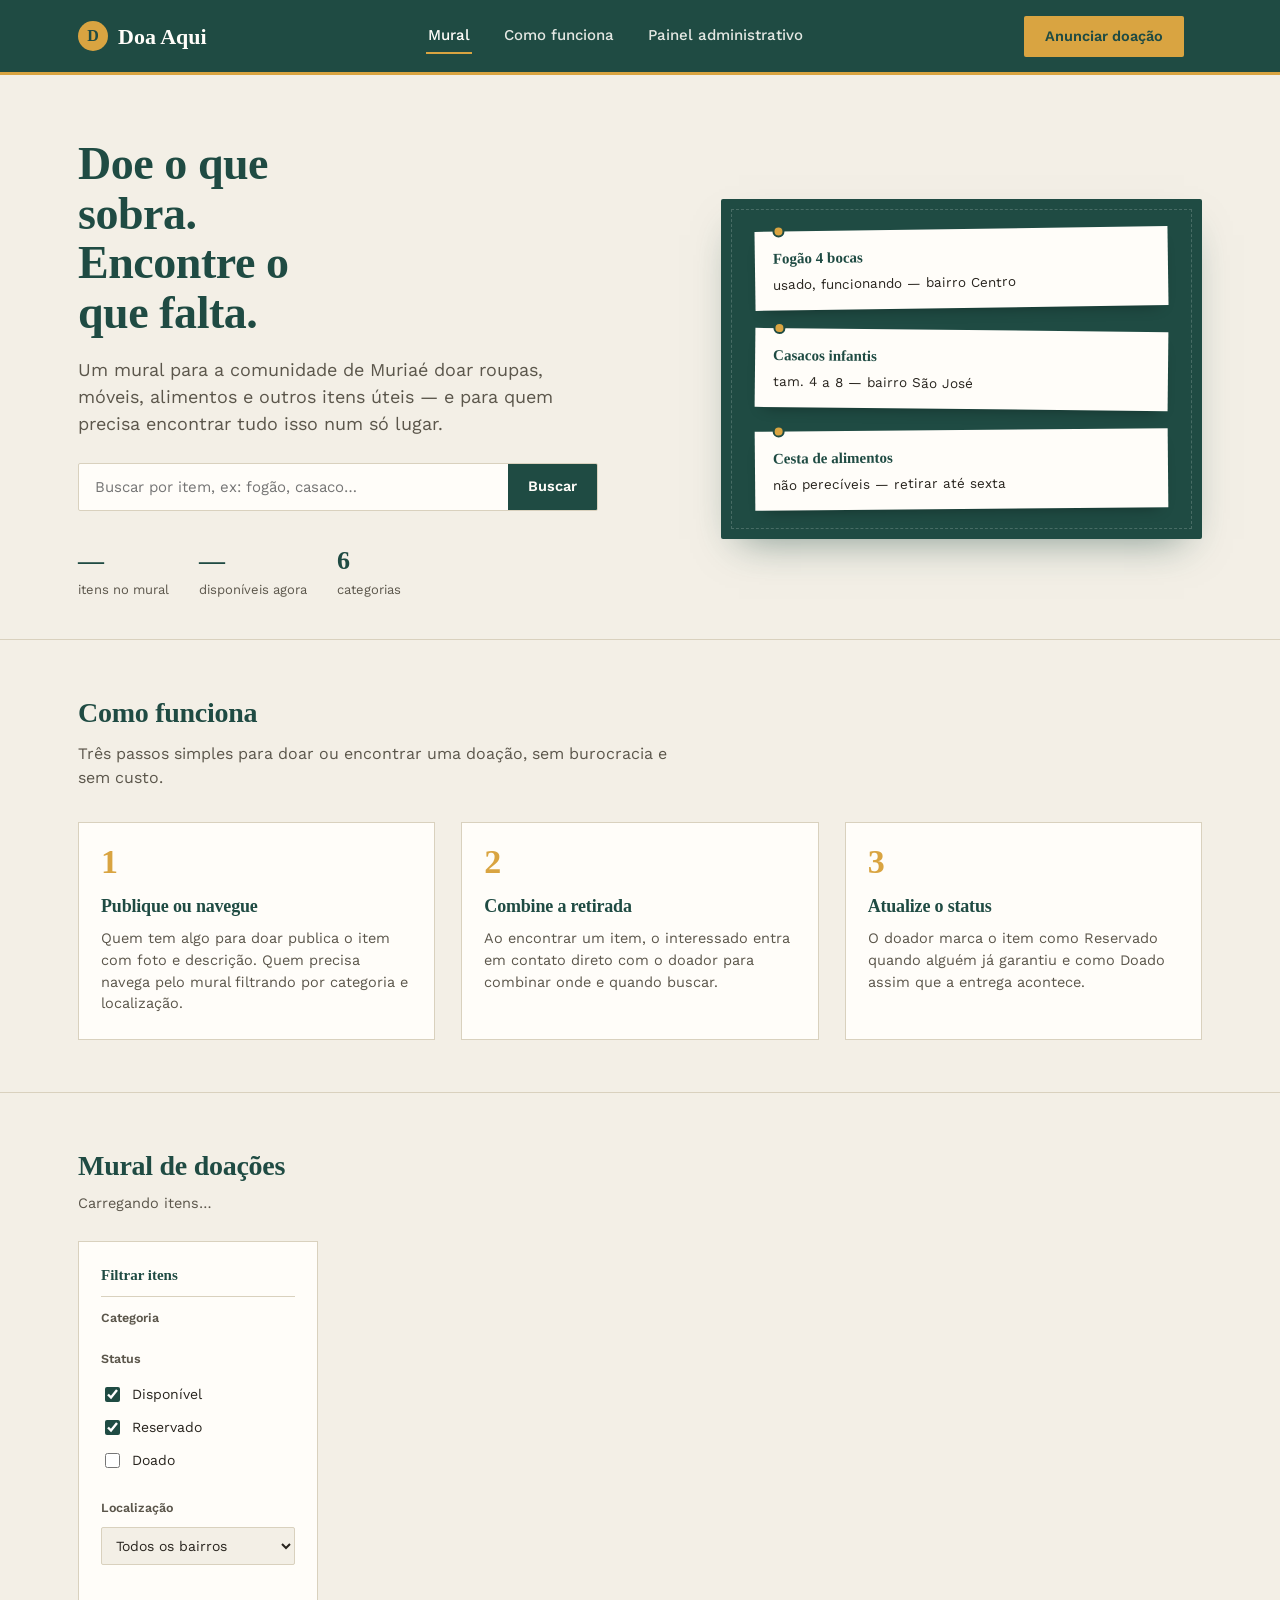
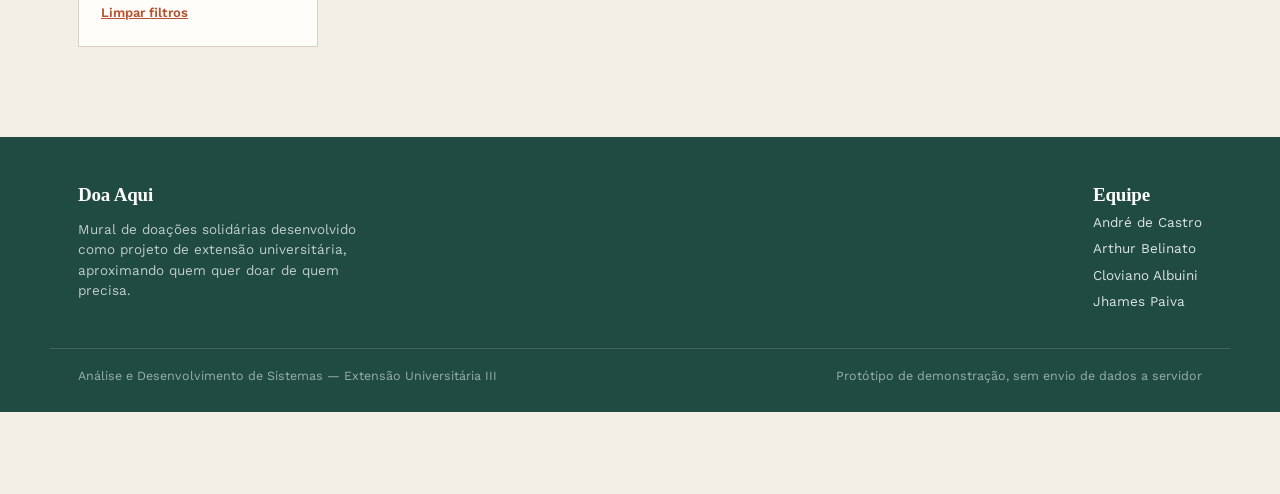
==== doa-aqui/admin.html @ b6e9035e "first commit" ====
<!DOCTYPE html>
<html lang="pt-BR">
<head>
<meta charset="UTF-8">
<meta name="viewport" content="width=device-width, initial-scale=1.0">
<title>Painel administrativo — Doa Aqui</title>
<link rel="preconnect" href="https://fonts.googleapis.com">
<link href="https://fonts.googleapis.com/css2?family=Fraunces:opsz,wght@9..144,500;9..144,600;9..144,700&family=Work+Sans:wght@400;500;600;700&display=swap" rel="stylesheet">
<link rel="stylesheet" href="css/base.css">
<link rel="stylesheet" href="css/cabecalho.css">
<link rel="stylesheet" href="css/modal.css">
<link rel="stylesheet" href="css/toast.css">
<link rel="stylesheet" href="css/admin.css">
<link rel="stylesheet" href="css/rodape.css">
<link rel="stylesheet" href="css/responsivo.css">
</head>
<body data-pagina="admin">

<header class="site">
  <div class="wrap">
    <a href="index.html" class="logo"><span class="mark">D</span>Doa Aqui</a>
    <nav class="main">
      <a href="index.html">Mural</a>
      <a href="index.html#como-funciona">Como funciona</a>
      <a href="admin.html" class="active" id="nav-admin">Painel administrativo</a>
    </nav>
    <div class="header-actions">
      <button class="btn btn-gold" id="btn-open-form">Anunciar doação</button>
      <div class="auth-area" id="auth-area"></div>
    </div>
  </div>
</header>

<section class="admin-section">
  <div class="wrap">
    <div class="admin-head">
      <h2>Painel administrativo</h2>
      <p>Modere anúncios, acompanhe o status dos itens e veja o impacto do mural.</p>
    </div>
    <div class="admin-stats">
      <div class="admin-stat"><b id="a-stat-pend">—</b><span>aguardando aprovação</span></div>
      <div class="admin-stat"><b id="a-stat-disp">—</b><span>disponíveis</span></div>
      <div class="admin-stat"><b id="a-stat-doado">—</b><span>itens já doados</span></div>
      <div class="admin-stat"><b id="a-stat-total">—</b><span>total publicado</span></div>
    </div>

    <div class="admin-panel">
      <div class="admin-panel-head">
        <h3>Aguardando moderação</h3>
        <span class="count-badge" id="pending-count">0</span>
      </div>
      <table class="admin-table" id="pending-table">
        <thead><tr><th>Item</th><th>Categoria</th><th>Local</th><th>Ações</th></tr></thead>
        <tbody></tbody>
      </table>
    </div>

    <div class="admin-panel">
      <div class="admin-panel-head"><h3>Itens publicados</h3></div>
      <table class="admin-table" id="published-table">
        <thead><tr><th>Item</th><th>Categoria</th><th>Local</th><th>Status</th><th>Ações</th></tr></thead>
        <tbody></tbody>
      </table>
    </div>

    <div class="admin-panel">
      <div class="admin-panel-head"><h3>Categorias mais doadas</h3></div>
      <div class="admin-metric-list" id="top-categories"></div>
    </div>

    <div class="admin-panel">
      <div class="admin-panel-head"><h3>Últimas ações de moderação</h3></div>
      <table class="admin-table" id="log-table">
        <thead><tr><th>Ação</th><th>Item</th><th>Observação</th><th>Data</th></tr></thead>
        <tbody></tbody>
      </table>
    </div>
  </div>
</section>

<footer>
  <div class="wrap footer-grid">
    <div>
      <h3>Doa Aqui</h3>
      <p>Mural de doações solidárias desenvolvido como projeto de extensão universitária, aproximando quem quer doar de quem precisa.</p>
    </div>
    <div>
      <h3>Equipe</h3>
      <ul class="team-list">
        <li>André de Castro</li>
        <li>Arthur Belinato</li>
        <li>Cloviano Albuini</li>
        <li>Jhames Paiva</li>
      </ul>
    </div>
  </div>
  <div class="wrap foot-bottom">
    <span>Análise e Desenvolvimento de Sistemas — Extensão Universitária III</span>
    <span>Protótipo de demonstração, sem envio de dados a servidor</span>
  </div>
</footer>

<div class="overlay" id="form-overlay">
  <div class="modal">
    <div class="modal-head">
      <h3>Anunciar uma doação</h3>
      <button class="modal-close" data-close>&times;</button>
    </div>
    <div class="modal-body">
      <form id="new-item-form">
        <div class="field">
          <label for="f-title">Nome do item</label>
          <input type="text" id="f-title" placeholder="Ex: Guarda-roupa 3 portas" required>
        </div>
        <div class="field-row">
          <div class="field">
            <label for="f-category">Categoria</label>
            <select id="f-category" required>
              <option value="">Selecione</option>
            </select>
          </div>
          <div class="field">
            <label for="f-location">Bairro</label>
            <select id="f-location" required>
              <option value="">Selecione</option>
            </select>
          </div>
        </div>
        <div class="field">
          <label for="f-desc">Descrição</label>
          <textarea id="f-desc" placeholder="Conte o estado do item e detalhes que ajudam quem for buscar" required></textarea>
        </div>
        <div class="field">
          <label for="f-foto">Foto do item — opcional</label>
          <label class="upload-box" for="f-foto">
            <b>Arraste uma foto ou clique para escolher</b>
            <span id="f-foto-hint">JPG, PNG ou WEBP, até 5MB</span>
          </label>
          <input type="file" id="f-foto" accept="image/jpeg,image/png,image/webp" style="display:none;">
        </div>
        <div class="field">
          <label for="f-contact">Contato (WhatsApp) — opcional</label>
          <input type="text" id="f-contact" placeholder="Deixe em branco para usar o telefone do seu cadastro">
        </div>
        <p class="hint">Seu anúncio entra na fila de moderação e aparece no mural após aprovação.</p>
        <div class="modal-actions" style="margin-top:18px;">
          <button type="submit" class="btn btn-forest">Publicar doação</button>
          <button type="button" class="btn btn-ghost" data-close>Cancelar</button>
        </div>
      </form>
    </div>
  </div>
</div>

<div class="overlay" id="edit-overlay">
  <div class="modal">
    <div class="modal-head">
      <h3>Editar item</h3>
      <button class="modal-close" data-close>&times;</button>
    </div>
    <div class="modal-body">
      <form id="edit-item-form">
        <input type="hidden" id="e-id">
        <div class="field">
          <label for="e-title">Nome do item</label>
          <input type="text" id="e-title" required>
        </div>
        <div class="field-row">
          <div class="field">
            <label for="e-category">Categoria</label>
            <select id="e-category" required>
            </select>
          </div>
          <div class="field">
            <label for="e-location">Bairro</label>
            <select id="e-location" required>
            </select>
          </div>
        </div>
        <div class="field">
          <label for="e-desc">Descrição</label>
          <textarea id="e-desc" required></textarea>
        </div>
        <div class="field">
          <label for="e-contact">Contato (WhatsApp)</label>
          <input type="text" id="e-contact" required>
        </div>
        <div class="field">
          <label for="e-foto">Trocar foto — opcional</label>
          <label class="upload-box" for="e-foto">
            <b>Clique para escolher uma nova foto</b>
            <span id="e-foto-hint">Deixe em branco pra manter a foto atual</span>
          </label>
          <input type="file" id="e-foto" accept="image/jpeg,image/png,image/webp" style="display:none;">
        </div>
        <div class="modal-actions" style="margin-top:18px;">
          <button type="submit" class="btn btn-forest">Salvar alterações</button>
          <button type="button" class="btn btn-ghost" data-close>Cancelar</button>
        </div>
      </form>
    </div>
  </div>
</div>

<div class="overlay" id="reject-overlay">
  <div class="modal">
    <div class="modal-head">
      <h3>Rejeitar anúncio</h3>
      <button class="modal-close" data-close>&times;</button>
    </div>
    <div class="modal-body">
      <form id="reject-form">
        <input type="hidden" id="r-id">
        <div class="field">
          <label for="r-obs">Motivo (opcional)</label>
          <textarea id="r-obs" placeholder="Ex: foto não corresponde ao item, descrição incompleta…"></textarea>
        </div>
        <div class="modal-actions" style="margin-top:18px;">
          <button type="submit" class="btn btn-brick">Confirmar rejeição</button>
          <button type="button" class="btn btn-ghost" data-close>Cancelar</button>
        </div>
      </form>
    </div>
  </div>
</div>

<div class="overlay" id="history-overlay">
  <div class="modal">
    <div class="modal-head">
      <h3>Histórico de status</h3>
      <button class="modal-close" data-close>&times;</button>
    </div>
    <div class="modal-body" id="history-body"></div>
  </div>
</div>

<div class="toast" id="toast"><span class="dot"></span><span id="toast-text"></span></div>

<script src="js/dados.js"></script>
<script src="js/api.js"></script>
<script src="js/utilitarios.js"></script>
<script src="js/modais.js"></script>
<script src="js/auth.js"></script>
<script src="js/formulario.js"></script>
<script src="js/admin.js"></script>
<script src="js/init-admin.js"></script>
</body>
</html>
---- doa-aqui/css/base.css ----
:root{
    --forest:#1F4B43;
    --forest-light:#2F6259;
    --forest-pale:#E4ECE9;
    --gold:#D9A441;
    --gold-pale:#F6E8CB;
    --brick:#B6522F;
    --brick-pale:#F3E1D6;
    --gray:#8C8577;
    --gray-pale:#EAE6DD;
    --paper:#F3EFE6;
    --paper-alt:#EAE3D3;
    --ink:#28241E;
    --ink-soft:#5B564B;
    --line:#D9D1BE;
    --white:#FFFDF9;
    --radius:2px;
  }
  *{box-sizing:border-box;}
  html{scroll-behavior:smooth;}
  body{
    margin:0;
    background:var(--paper);
    color:var(--ink);
    font-family:'Work Sans',sans-serif;
    font-size:16px;
    line-height:1.5;
  }
  h1,h2,h3,.display{
    font-family:'Fraunces',serif;
    font-weight:600;
    color:var(--forest);
    margin:0;
    letter-spacing:-0.01em;
  }
  a{color:inherit;}
  button{font-family:inherit;cursor:pointer;}
  img{display:block;max-width:100%;}
  .wrap{max-width:1180px;margin:0 auto;padding:0 28px;}
  :focus-visible{outline:3px solid var(--gold);outline-offset:2px;}

  .btn{
    display:inline-flex;align-items:center;gap:8px;
    padding:11px 20px;border-radius:var(--radius);
    font-weight:600;font-size:14.5px;border:1.5px solid transparent;
    text-decoration:none;transition:transform .12s ease;
  }
  .btn:active{transform:translateY(1px);}
  .btn-gold{background:var(--gold);color:var(--forest);}
  .btn-gold:hover{background:#E4B25C;}
  .btn-outline{background:transparent;color:var(--white);border-color:rgba(255,255,255,.5);}
  .btn-outline:hover{border-color:var(--white);}
  .btn-forest{background:var(--forest);color:var(--white);}
  .btn-forest:hover{background:var(--forest-light);}
  .btn-ghost{background:transparent;color:var(--forest);border-color:var(--line);}
  .btn-ghost:hover{border-color:var(--forest);}
  .btn-brick{background:var(--brick);color:var(--white);}
  .btn-brick:hover{background:#9c4527;}
  .btn-sm{padding:8px 14px;font-size:13.5px;}
---- doa-aqui/css/cabecalho.css ----
header.site{
    background:var(--forest);
    color:var(--white);
    position:sticky;top:0;z-index:40;
    border-bottom:3px solid var(--gold);
  }
  header.site .wrap{
    display:flex;align-items:center;justify-content:space-between;
    height:72px;
  }
  .logo{
    display:flex;align-items:center;gap:10px;
    font-family:'Fraunces',serif;font-weight:700;font-size:22px;color:var(--white);
    text-decoration:none;
  }
  .logo .mark{
    width:30px;height:30px;border-radius:50%;
    background:var(--gold);
    display:flex;align-items:center;justify-content:center;
    color:var(--forest);font-weight:700;font-size:16px;
  }
  nav.main{display:flex;align-items:center;gap:30px;}
  nav.main a{
    color:var(--white);text-decoration:none;font-size:15px;font-weight:500;
    opacity:.88;padding:6px 2px;border-bottom:2px solid transparent;
  }
  nav.main a:hover{opacity:1;border-color:var(--gold);}
  nav.main a.active{opacity:1;border-color:var(--gold);}

  .header-actions{display:flex;align-items:center;gap:18px;}

  .auth-links{display:flex;align-items:center;gap:16px;}
  .auth-links a{color:var(--white);text-decoration:none;font-size:14px;font-weight:600;opacity:.9;}
  .auth-links a:hover{opacity:1;text-decoration:underline;}

  .auth-user{display:flex;align-items:center;gap:12px;}
  .user-chip{
    display:flex;align-items:center;gap:8px;background:rgba(255,255,255,.14);
    padding:6px 12px 6px 6px;border-radius:20px;font-size:13.5px;font-weight:600;color:var(--white);
  }
  .user-chip .avatar{
    width:24px;height:24px;border-radius:50%;background:var(--gold);color:var(--forest);
    display:flex;align-items:center;justify-content:center;font-weight:700;font-size:12.5px;flex-shrink:0;
  }
  .link-btn{background:none;border:none;color:var(--white);opacity:.85;font-size:13px;text-decoration:underline;padding:0;}
  .link-btn:hover{opacity:1;}
---- doa-aqui/css/modal.css ----
.overlay{
    position:fixed;inset:0;background:rgba(20,18,14,.55);display:none;
    align-items:flex-start;justify-content:center;z-index:100;padding:40px 20px;overflow-y:auto;
  }
  .overlay.open{display:flex;}
  .modal{
    background:var(--white);max-width:600px;width:100%;margin-top:20px;
    box-shadow:0 30px 60px -20px rgba(0,0,0,.4);
  }
  .modal-head{
    display:flex;justify-content:space-between;align-items:center;padding:18px 22px;
    border-bottom:1px solid var(--line);
  }
  .modal-head h3{font-size:19px;}
  .modal-close{
    background:none;border:none;font-size:22px;line-height:1;color:var(--ink-soft);padding:4px;
  }
  .modal-close:hover{color:var(--brick);}
  .modal-body{padding:22px;}
  .detail-photo{height:230px;background:var(--paper-alt);margin-bottom:18px;overflow:hidden;}
  .detail-photo img{width:100%;height:100%;object-fit:cover;filter:saturate(.92) sepia(.06);}
  .detail-tags{display:flex;gap:8px;margin-bottom:12px;flex-wrap:wrap;}
  .pill{font-size:12px;font-weight:600;padding:5px 11px;border-radius:20px;}
  .pill-cat{background:var(--forest-pale);color:var(--forest);}
  .pill-status-disponivel{background:var(--forest);color:var(--white);}
  .pill-status-reservado{background:var(--gold-pale);color:#8a6113;}
  .pill-status-doado{background:var(--gray-pale);color:var(--gray);}
  .detail-desc{font-size:14.5px;color:var(--ink);line-height:1.6;margin-bottom:16px;}
  .detail-meta{
    display:grid;grid-template-columns:1fr 1fr;gap:12px;font-size:13.5px;color:var(--ink-soft);
    background:var(--paper);padding:14px;margin-bottom:18px;border:1px solid var(--line);
  }
  .detail-meta b{display:block;color:var(--ink);font-size:14px;}
  .modal-actions{display:flex;gap:10px;}

  .field{margin-bottom:16px;}
  .field label{display:block;font-size:13px;font-weight:600;color:var(--ink);margin-bottom:6px;}
  .field input[type=text],.field textarea,.field select{
    width:100%;padding:11px 12px;border:1px solid var(--line);background:var(--paper);
    font-family:inherit;font-size:14.5px;color:var(--ink);border-radius:var(--radius);
  }
  .field textarea{resize:vertical;min-height:80px;}
  .field-row{display:grid;grid-template-columns:1fr 1fr;gap:14px;}
  .upload-box{
    display:block;cursor:pointer;
    border:1.5px dashed var(--line);padding:22px;text-align:center;color:var(--ink-soft);
    font-size:13.5px;background:var(--paper);
  }
  .upload-box:hover{border-color:var(--forest);}
  .upload-box b{display:block;color:var(--forest);margin-bottom:4px;font-size:14px;}
  .detail-photo{width:100%;height:220px;object-fit:cover;border:1px solid var(--line);margin-bottom:16px;filter:saturate(.92) sepia(.06);}
  .hint{font-size:12.5px;color:var(--ink-soft);margin-top:5px;}
---- doa-aqui/css/toast.css ----
.toast{
    position:fixed;bottom:24px;left:50%;transform:translateX(-50%) translateY(20px);
    background:var(--forest);color:var(--white);padding:14px 22px;font-size:14px;font-weight:500;
    box-shadow:0 12px 30px -10px rgba(0,0,0,.4);opacity:0;transition:all .25s ease;z-index:200;
    display:flex;align-items:center;gap:10px;
  }
  .toast.show{opacity:1;transform:translateX(-50%) translateY(0);}
  .toast .dot{width:8px;height:8px;border-radius:50%;background:var(--gold);flex-shrink:0;}
---- doa-aqui/css/admin.css ----
.admin-section{padding:44px 0 70px;}
  .admin-head{margin-bottom:26px;}
  .admin-head h2{font-size:26px;}
  .admin-head p{color:var(--ink-soft);margin:6px 0 0;}
  .admin-stats{display:grid;grid-template-columns:repeat(4,1fr);gap:16px;margin-bottom:34px;}
  .admin-stat{background:var(--white);border:1px solid var(--line);padding:18px 20px;}
  .admin-stat b{display:block;font-family:'Fraunces',serif;font-size:28px;color:var(--forest);}
  .admin-stat span{font-size:12.5px;color:var(--ink-soft);}
  .admin-panel{background:var(--white);border:1px solid var(--line);margin-bottom:26px;}
  .admin-panel-head{
    padding:16px 20px;border-bottom:1px solid var(--line);display:flex;justify-content:space-between;align-items:center;
  }
  .admin-panel-head h3{font-size:16.5px;}
  .count-badge{background:var(--brick-pale);color:var(--brick);font-size:12px;font-weight:700;padding:3px 10px;border-radius:20px;}
  table.admin-table{width:100%;border-collapse:collapse;}
  table.admin-table th{
    text-align:left;font-size:11.5px;text-transform:uppercase;letter-spacing:.03em;color:var(--ink-soft);
    padding:12px 20px;border-bottom:1px solid var(--line);font-weight:600;
  }
  table.admin-table td{padding:13px 20px;border-bottom:1px solid var(--line);font-size:14px;vertical-align:middle;}
  table.admin-table tr:last-child td{border-bottom:none;}
  .row-item{display:flex;align-items:center;gap:12px;}
  .row-thumb{width:42px;height:42px;background:var(--paper-alt);flex-shrink:0;overflow:hidden;}
  .row-thumb img{width:100%;height:100%;object-fit:cover;}
  .row-actions{display:flex;gap:8px;}
  .icon-btn{
    border:1px solid var(--line);background:var(--white);padding:6px 12px;font-size:12.5px;font-weight:600;
  }
  .icon-btn.approve{color:var(--forest);border-color:var(--forest);}
  .icon-btn.approve:hover{background:var(--forest);color:var(--white);}
  .icon-btn.reject{color:var(--brick);border-color:var(--brick);}
  .icon-btn.reject:hover{background:var(--brick);color:var(--white);}
  select.status-select{
    border:1px solid var(--line);padding:6px 8px;font-family:inherit;font-size:13px;background:var(--paper);
  }
  .empty-admin{padding:30px 20px;color:var(--ink-soft);font-size:14px;text-align:center;}

  .icon-btn.edit{color:var(--gray);border-color:var(--gray);}
  .icon-btn.edit:hover{background:var(--gray);color:var(--white);}
  .icon-btn.remove{color:var(--brick);border-color:var(--brick);}
  .icon-btn.remove:hover{background:var(--brick);color:var(--white);}
  .icon-btn.history{color:var(--forest);border-color:var(--line);}
  .icon-btn.history:hover{border-color:var(--forest);}

  .admin-metric-list{padding:18px 20px;display:flex;flex-direction:column;gap:10px;}
  .metric-row{display:flex;align-items:center;gap:12px;}
  .metric-row .metric-label{width:140px;flex-shrink:0;font-size:13.5px;color:var(--ink);}
  .metric-row .metric-bar-track{flex:1;height:10px;background:var(--paper-alt);border-radius:20px;overflow:hidden;}
  .metric-row .metric-bar-fill{height:100%;background:var(--forest);border-radius:20px;}
  .metric-row .metric-count{width:26px;text-align:right;font-weight:700;color:var(--forest);font-size:13.5px;}

  .acao-badge{font-size:11px;font-weight:700;padding:3px 9px;border-radius:20px;white-space:nowrap;}
  .acao-badge.Aprovado{background:var(--forest-pale);color:var(--forest);}
  .acao-badge.Rejeitado{background:var(--brick-pale);color:var(--brick);}
  .acao-badge.Editado{background:var(--gold-pale);color:#8a6113;}
  .acao-badge.Removido{background:var(--gray-pale);color:var(--gray);}

  .history-list{list-style:none;margin:0;padding:0;display:flex;flex-direction:column;gap:10px;}
  .history-list li{padding:10px 12px;background:var(--paper);border:1px solid var(--line);font-size:13.5px;display:flex;justify-content:space-between;gap:10px;}

  .mine-subtitle{font-size:12.5px;font-weight:700;color:var(--forest);text-transform:uppercase;letter-spacing:.04em;margin:22px 0 10px;}
  .mine-subtitle:first-child{margin-top:0;}
---- doa-aqui/css/rodape.css ----
footer{background:var(--forest);color:var(--white);padding:44px 0 26px;margin-top:20px;}
  .footer-grid{display:flex;justify-content:space-between;gap:30px;flex-wrap:wrap;}
  footer h3{color:var(--white);font-size:19px;}
  footer p{color:rgba(255,255,255,.72);font-size:13.5px;max-width:36ch;margin:10px 0 0;}
  .team-list{list-style:none;margin:0;padding:0;font-size:13.5px;color:rgba(255,255,255,.85);}
  .team-list li{padding:3px 0;}
  .foot-bottom{
    margin-top:34px;padding-top:18px;border-top:1px solid rgba(255,255,255,.15);
    font-size:12.5px;color:rgba(255,255,255,.55);display:flex;justify-content:space-between;flex-wrap:wrap;gap:8px;
  }
---- doa-aqui/css/responsivo.css ----
@media (max-width:920px){
    .hero-grid{grid-template-columns:1fr;}
    .steps{grid-template-columns:1fr;}
    .mural-layout{grid-template-columns:1fr;}
    .filters{position:static;}
    .grid{grid-template-columns:repeat(2,1fr);}
    .admin-stats{grid-template-columns:repeat(2,1fr);}
    nav.main{display:none;}
  }
  @media (max-width:600px){
    .hero h1{font-size:34px;}
    .grid{grid-template-columns:1fr;}
    .field-row{grid-template-columns:1fr;}
    .admin-stats{grid-template-columns:1fr 1fr;}
    table.admin-table{font-size:12px;}
    table.admin-table th:nth-child(3),table.admin-table td:nth-child(3){display:none;}
  }
  @media (prefers-reduced-motion:reduce){
    html{scroll-behavior:auto;}
    *{transition:none !important;}
  }
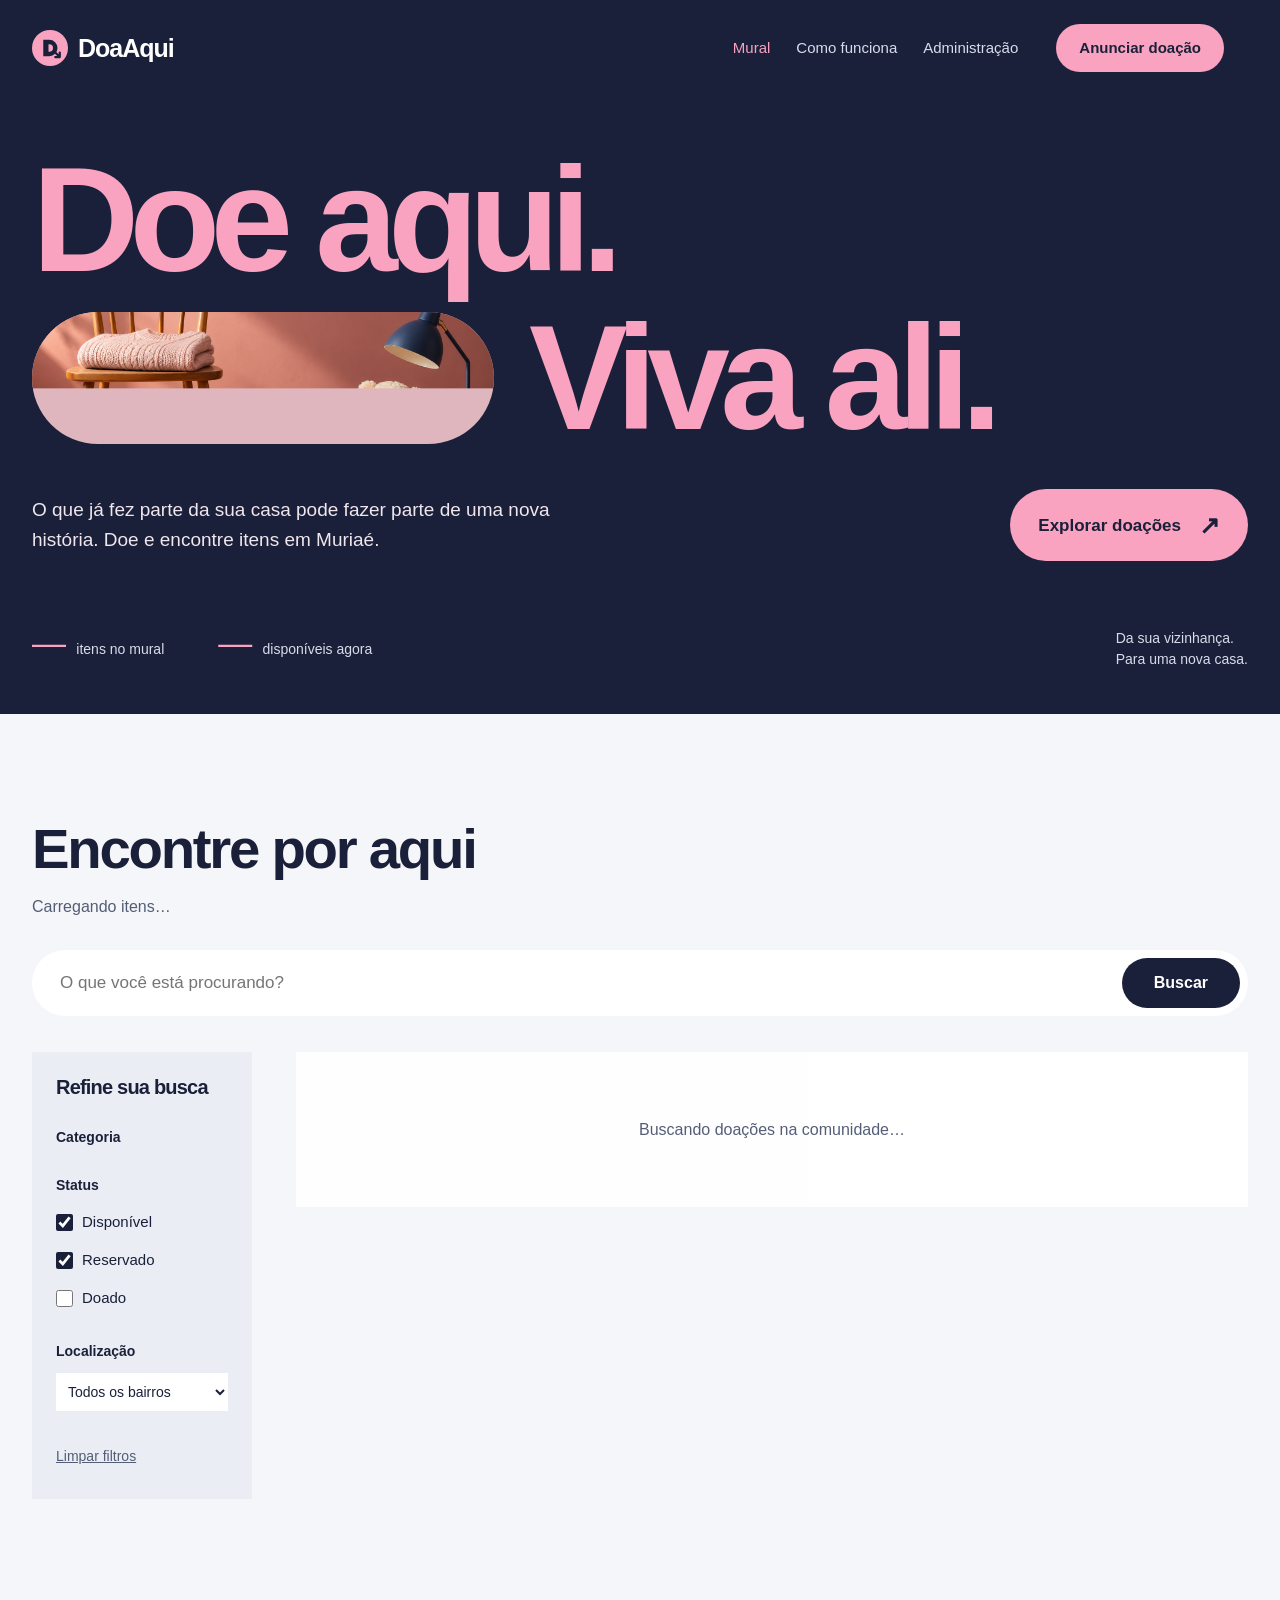
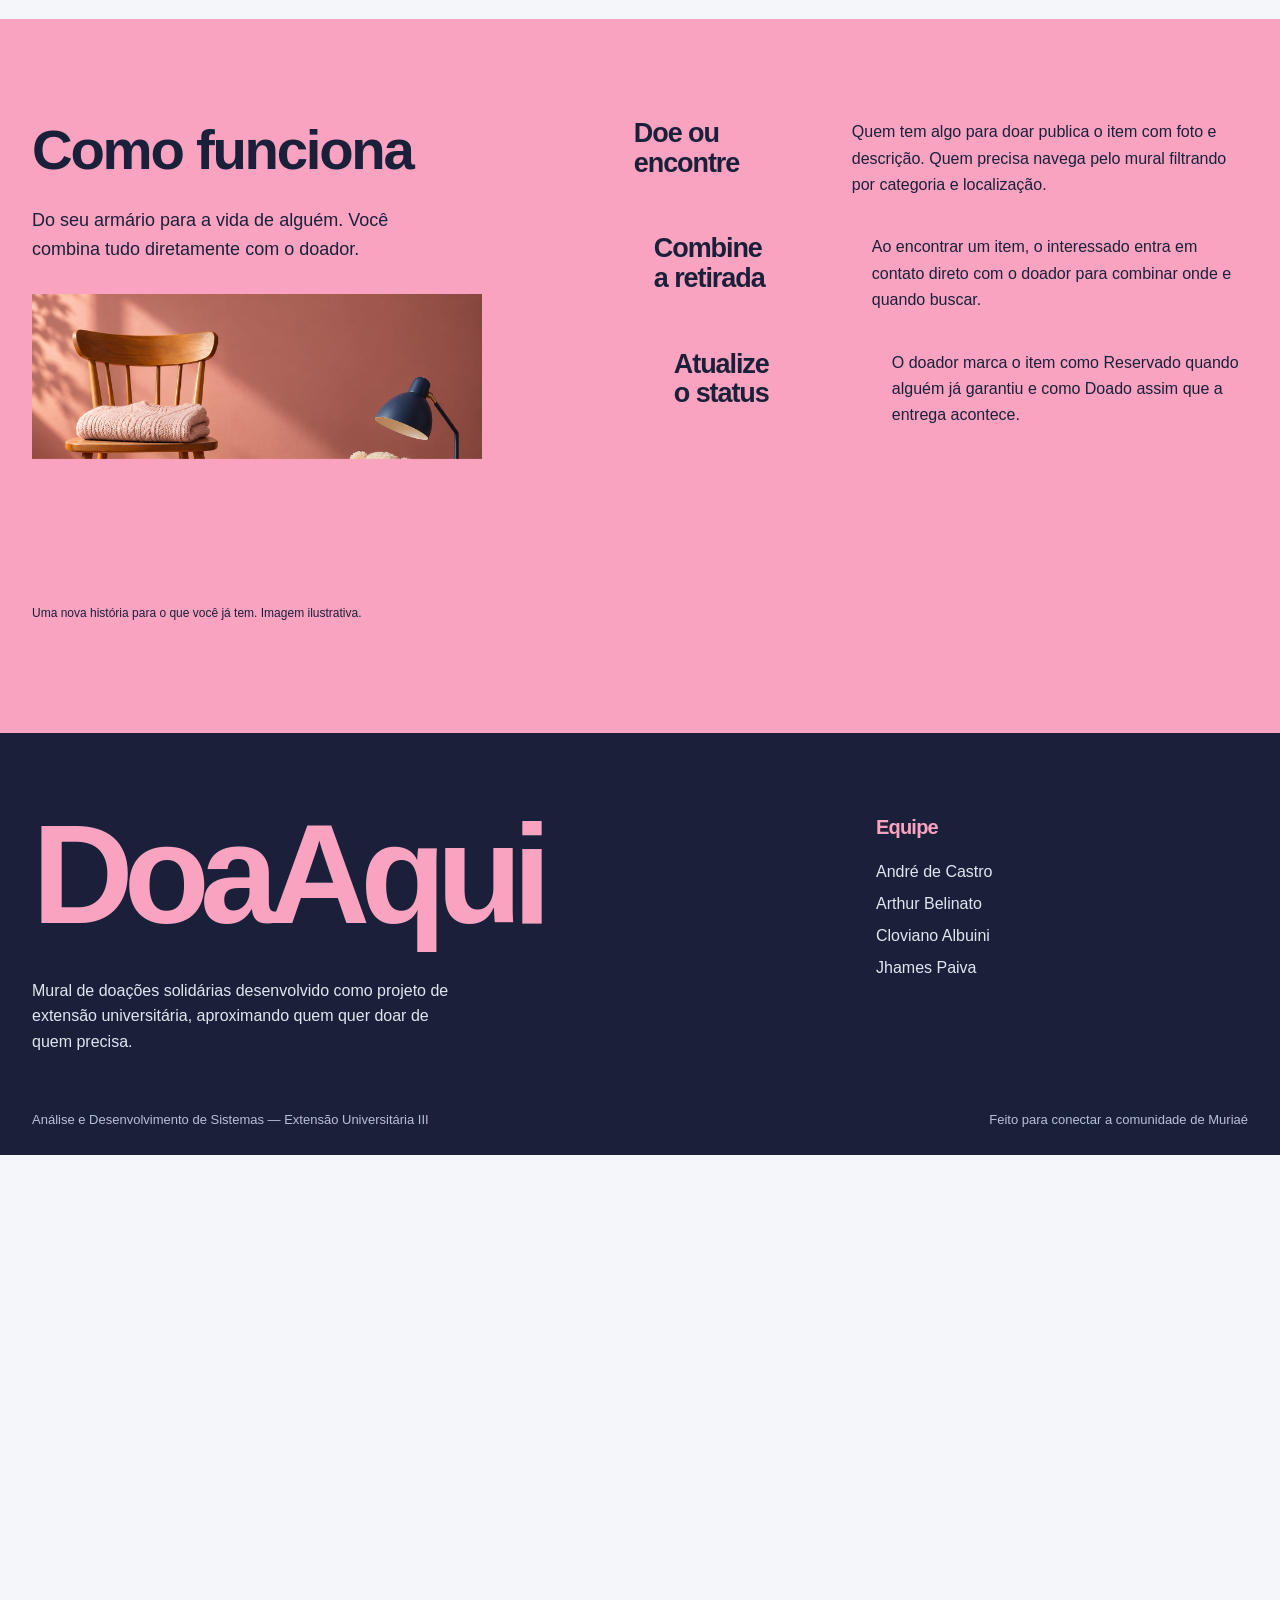
==== commit a45d59b9: "Atualizações Visuais do site" ====
--- a/doa-aqui/admin.html
+++ b/doa-aqui/admin.html
@@ -4,25 +4,22 @@
 <meta charset="UTF-8">
 <meta name="viewport" content="width=device-width, initial-scale=1.0">
 <title>Painel administrativo — Doa Aqui</title>
-<link rel="preconnect" href="https://fonts.googleapis.com">
-<link href="https://fonts.googleapis.com/css2?family=Fraunces:opsz,wght@9..144,500;9..144,600;9..144,700&family=Work+Sans:wght@400;500;600;700&display=swap" rel="stylesheet">
-<link rel="stylesheet" href="css/base.css">
-<link rel="stylesheet" href="css/cabecalho.css">
-<link rel="stylesheet" href="css/modal.css">
-<link rel="stylesheet" href="css/toast.css">
-<link rel="stylesheet" href="css/admin.css">
-<link rel="stylesheet" href="css/rodape.css">
-<link rel="stylesheet" href="css/responsivo.css">
+<meta name="theme-color" content="#1a2039">
+<meta name="description" content="Doe e encontre itens em Muriaé. Conecte-se com sua comunidade pelo DoaAqui.">
+<link rel="icon" href="assets/brand.svg" type="image/svg+xml">
+<link rel="stylesheet" href="css/identidade.css">
 </head>
 <body data-pagina="admin">
 
+<a class="skip-link" href="#conteudo">Pular para o conteúdo</a>
 <header class="site">
   <div class="wrap">
-    <a href="index.html" class="logo"><span class="mark">D</span>Doa Aqui</a>
-    <nav class="main">
+    <a href="index.html" class="logo"><img class="mark" src="assets/brand.svg" width="36" height="36" alt="">DoaAqui</a>
+    <button class="menu-toggle" type="button" aria-expanded="false" aria-controls="main-nav">Menu</button>
+    <nav class="main" id="main-nav" aria-label="Navegação principal">
       <a href="index.html">Mural</a>
       <a href="index.html#como-funciona">Como funciona</a>
-      <a href="admin.html" class="active" id="nav-admin">Painel administrativo</a>
+      <a href="admin.html" class="active" id="nav-admin">Administração</a>
     </nav>
     <div class="header-actions">
       <button class="btn btn-gold" id="btn-open-form">Anunciar doação</button>
@@ -31,10 +28,10 @@
   </div>
 </header>
 
-<section class="admin-section">
+<main id="conteudo" class="admin-section">
   <div class="wrap">
     <div class="admin-head">
-      <h2>Painel administrativo</h2>
+      <h1>Cuidar do mural</h1>
       <p>Modere anúncios, acompanhe o status dos itens e veja o impacto do mural.</p>
     </div>
     <div class="admin-stats">
@@ -44,44 +41,44 @@
       <div class="admin-stat"><b id="a-stat-total">—</b><span>total publicado</span></div>
     </div>
 
-    <div class="admin-panel">
+    <div class="admin-panel" data-ui>
       <div class="admin-panel-head">
         <h3>Aguardando moderação</h3>
         <span class="count-badge" id="pending-count">0</span>
       </div>
-      <table class="admin-table" id="pending-table">
+      <div class="table-scroll" tabindex="0" role="region" aria-label="Tabela administrativa"><table class="admin-table" id="pending-table">
         <thead><tr><th>Item</th><th>Categoria</th><th>Local</th><th>Ações</th></tr></thead>
         <tbody></tbody>
-      </table>
-    </div>
-
-    <div class="admin-panel">
+      </table></div>
+    </div>
+
+    <div class="admin-panel" data-ui>
       <div class="admin-panel-head"><h3>Itens publicados</h3></div>
-      <table class="admin-table" id="published-table">
+      <div class="table-scroll" tabindex="0" role="region" aria-label="Tabela administrativa"><table class="admin-table" id="published-table">
         <thead><tr><th>Item</th><th>Categoria</th><th>Local</th><th>Status</th><th>Ações</th></tr></thead>
         <tbody></tbody>
-      </table>
-    </div>
-
-    <div class="admin-panel">
+      </table></div>
+    </div>
+
+    <div class="admin-panel" data-ui>
       <div class="admin-panel-head"><h3>Categorias mais doadas</h3></div>
       <div class="admin-metric-list" id="top-categories"></div>
     </div>
 
-    <div class="admin-panel">
+    <div class="admin-panel" data-ui>
       <div class="admin-panel-head"><h3>Últimas ações de moderação</h3></div>
-      <table class="admin-table" id="log-table">
+      <div class="table-scroll" tabindex="0" role="region" aria-label="Tabela administrativa"><table class="admin-table" id="log-table">
         <thead><tr><th>Ação</th><th>Item</th><th>Observação</th><th>Data</th></tr></thead>
         <tbody></tbody>
-      </table>
-    </div>
-  </div>
-</section>
+      </table></div>
+    </div>
+  </div>
+</main>
 
 <footer>
   <div class="wrap footer-grid">
     <div>
-      <h3>Doa Aqui</h3>
+      <a class="footer-wordmark" href="index.html">DoaAqui</a>
       <p>Mural de doações solidárias desenvolvido como projeto de extensão universitária, aproximando quem quer doar de quem precisa.</p>
     </div>
     <div>
@@ -96,7 +93,7 @@
   </div>
   <div class="wrap foot-bottom">
     <span>Análise e Desenvolvimento de Sistemas — Extensão Universitária III</span>
-    <span>Protótipo de demonstração, sem envio de dados a servidor</span>
+    <span>Feito para conectar a comunidade de Muriaé</span>
   </div>
 </footer>
 
@@ -104,7 +101,7 @@
   <div class="modal">
     <div class="modal-head">
       <h3>Anunciar uma doação</h3>
-      <button class="modal-close" data-close>&times;</button>
+      <button class="modal-close" aria-label="Fechar janela" data-close>&times;</button>
     </div>
     <div class="modal-body">
       <form id="new-item-form">
@@ -133,7 +130,7 @@
         <div class="field">
           <label for="f-foto">Foto do item — opcional</label>
           <label class="upload-box" for="f-foto">
-            <b>Arraste uma foto ou clique para escolher</b>
+            <b>Escolha uma foto do item</b>
             <span id="f-foto-hint">JPG, PNG ou WEBP, até 5MB</span>
           </label>
           <input type="file" id="f-foto" accept="image/jpeg,image/png,image/webp" style="display:none;">
@@ -156,7 +153,7 @@
   <div class="modal">
     <div class="modal-head">
       <h3>Editar item</h3>
-      <button class="modal-close" data-close>&times;</button>
+      <button class="modal-close" aria-label="Fechar janela" data-close>&times;</button>
     </div>
     <div class="modal-body">
       <form id="edit-item-form">
@@ -206,7 +203,7 @@
   <div class="modal">
     <div class="modal-head">
       <h3>Rejeitar anúncio</h3>
-      <button class="modal-close" data-close>&times;</button>
+      <button class="modal-close" aria-label="Fechar janela" data-close>&times;</button>
     </div>
     <div class="modal-body">
       <form id="reject-form">
@@ -228,13 +225,13 @@
   <div class="modal">
     <div class="modal-head">
       <h3>Histórico de status</h3>
-      <button class="modal-close" data-close>&times;</button>
+      <button class="modal-close" aria-label="Fechar janela" data-close>&times;</button>
     </div>
     <div class="modal-body" id="history-body"></div>
   </div>
 </div>
 
-<div class="toast" id="toast"><span class="dot"></span><span id="toast-text"></span></div>
+<div class="toast" id="toast" role="status" aria-live="polite"><span class="dot"></span><span id="toast-text"></span></div>
 
 <script src="js/dados.js"></script>
 <script src="js/api.js"></script>
@@ -244,5 +241,6 @@
 <script src="js/formulario.js"></script>
 <script src="js/admin.js"></script>
 <script src="js/init-admin.js"></script>
+<script src="js/interface.js"></script>
 </body>
 </html>
--- a/doa-aqui/css/identidade.css
+++ b/doa-aqui/css/identidade.css
@@ -0,0 +1,1580 @@
+@import url('https://api.fontshare.com/v2/css?f[]=general-sans@400,500,600,700&display=swap');
+:root {
+  --forest:#1a2039;
+  --forest-light:#303a60;
+  --forest-pale:#e7eaf3;
+  --gold:#f9a3c0;
+  --gold-pale:#fce4ed;
+  --brick:#a32e4a;
+  --brick-pale:#fce5eb;
+  --gray:#555e77;
+  --gray-pale:#edf0f5;
+  --paper:#f5f6f9;
+  --paper-alt:#e8eaf1;
+  --ink:#1a2039;
+  --ink-soft:#535d76;
+  --line:#c4cad8;
+  --white:#fff;
+  --radius:0;
+  --body-font:'General Sans',Arial,sans-serif;
+  --pink:#f9a3c0
+}
+* {
+  box-sizing:border-box
+}
+html {
+  scroll-behavior:smooth;
+  scroll-padding-top:100px
+}
+body {
+  margin:0;
+  background:var(--paper);
+  color:var(--ink);
+  font:16px/1.6 var(--body-font)
+}
+h1,h2,h3,h4,p {
+  margin:0
+}
+h1,h2,h3,h4 {
+  line-height:1.1;
+  letter-spacing:-.04em;
+  text-wrap:balance
+}
+h2 {
+  font-size:clamp(34px,4.4vw,62px)
+}
+h3 {
+  font-size:24px
+}
+p {
+  text-wrap:pretty
+}
+a {
+  color:inherit
+}
+button,input,select,textarea {
+  font:inherit
+}
+button,a,input,select,textarea {
+  -webkit-tap-highlight-color:transparent
+}
+button {
+  cursor:pointer
+}
+button:disabled {
+  cursor:wait;
+  opacity:.6
+}
+img {
+  display:block;
+  max-width:100%
+}
+button {
+  border:0
+}
+a,button {
+  touch-action:manipulation
+}
+:focus-visible {
+  outline:3px solid #c74677;
+  outline-offset:4px
+}
+::selection {
+  background:var(--pink);
+  color:var(--forest)
+}
+.wrap {
+  width:min(100% - 64px,1320px);
+  margin:auto
+}
+.sr-only {
+  position:absolute;
+  width:1px;
+  height:1px;
+  padding:0;
+  margin:-1px;
+  overflow:hidden;
+  clip:rect(0,0,0,0);
+  white-space:nowrap
+}
+.skip-link {
+  position:fixed;
+  top:-100px;
+  left:20px;
+  z-index:300;
+  padding:12px;
+  background:var(--pink)
+}
+.skip-link:focus {
+  top:12px
+}
+.site {
+  background:var(--forest);
+  color:var(--white)
+}
+.site>.wrap {
+  min-height:96px;
+  display:flex;
+  align-items:center;
+  gap:38px
+}
+.logo {
+  display:inline-flex;
+  align-items:center;
+  gap:10px;
+  font-size:25px;
+  font-weight:700;
+  letter-spacing:-1px;
+  text-decoration:none;
+  white-space:nowrap
+}
+.mark {
+  width:36px;
+  height:36px
+}
+.main {
+  display:flex;
+  gap:26px;
+  margin-left:auto;
+  align-items:center
+}
+.main a {
+  font-size:15px;
+  text-decoration:none;
+  color:#d7dcec;
+  white-space:nowrap
+}
+.main a:hover,.main a.active {
+  color:var(--pink)
+}
+.header-actions {
+  display:flex;
+  align-items:center;
+  gap:24px
+}
+.btn {
+  display:inline-flex;
+  justify-content:center;
+  align-items:center;
+  gap:18px;
+  min-height:48px;
+  padding:12px 23px;
+  border:0;
+  border-radius:100px;
+  font-weight:600;
+  font-size:15px;
+  text-decoration:none;
+  transition:transform .2s,opacity .2s;
+  background:var(--forest);
+  color:white
+}
+.btn:hover {
+  transform:translateY(-2px)
+}
+.btn:active {
+  transform:translateY(1px)
+}
+.btn-gold {
+  background:var(--pink);
+  color:var(--forest)
+}
+.btn-forest {
+  background:var(--forest);
+  color:white
+}
+.btn-ghost {
+  background:var(--paper-alt);
+  color:var(--ink)
+}
+.btn-brick {
+  background:var(--brick);
+  color:white
+}
+.btn-sm {
+  min-height:40px;
+  padding:8px 16px
+}
+.auth-links,.auth-user {
+  display:flex;
+  align-items:center;
+  gap:14px;
+  font-size:14px
+}
+.auth-links a {
+  text-decoration:none
+}
+.auth-links a:last-child {
+  color:var(--pink)
+}
+.user-chip {
+  display:flex;
+  gap:8px;
+  align-items:center
+}
+.avatar {
+  width:30px;
+  height:30px;
+  background:var(--forest-light);
+  display:grid;
+  place-items:center;
+  border-radius:50%;
+  color:var(--pink)
+}
+.link-btn {
+  background:none;
+  color:inherit;
+  padding:8px 0;
+  font-size:14px
+}
+.link-btn:hover {
+  text-decoration:underline
+}
+.menu-toggle {
+  display:none;
+  background:var(--forest-light);
+  color:white;
+  border-radius:100px;
+  padding:10px 16px;
+  min-height:44px
+}
+.hero {
+  background:var(--forest);
+  color:var(--pink);
+  padding:55px 0 44px;
+  overflow:hidden
+}
+.hero h1 {
+  font-size:clamp(76px,11.6vw,165px);
+  line-height:.93;
+  font-weight:600;
+  letter-spacing:-.065em
+}
+.hero-second {
+  display:flex;
+  align-items:center;
+  gap:35px;
+  margin-top:20px;
+  white-space:nowrap
+}
+.hero-window {
+  height:.89em;
+  width:38%;
+  flex-shrink:0;
+  overflow:hidden;
+  border-radius:100px;
+  display:block;
+  background:#dfb6be
+}
+.hero-window img {
+  width:100%;
+  height:100%;
+  object-fit:cover;
+  object-position:50% 53%;
+  animation:photo-drift 12s ease-in-out infinite alternate
+}
+.hero-bottom {
+  display:flex;
+  justify-content:space-between;
+  align-items:center;
+  gap:40px;
+  margin-top:42px
+}
+.lead {
+  max-width:560px;
+  color:#f0e6ed;
+  font-size:19px;
+  line-height:1.6
+}
+.hero-action {
+  min-height:58px;
+  padding:16px 28px;
+  font-size:17px
+}
+.hero-action span {
+  font-size:25px
+}
+.stat-row {
+  display:flex;
+  align-items:end;
+  gap:54px;
+  margin-top:54px
+}
+.stat {
+  display:flex;
+  align-items:baseline;
+  gap:12px
+}
+.stat b {
+  font-size:34px;
+  font-weight:500;
+  letter-spacing:-.05em
+}
+.stat span {
+  font-size:14px;
+  color:#d8dbea
+}
+.stat-row>p {
+  margin-left:auto;
+  color:#d8dbea;
+  font-size:14px;
+  line-height:1.5
+}
+.mural {
+  padding:104px 0 120px
+}
+.mural-head {
+  display:flex;
+  align-items:end;
+  justify-content:space-between
+}
+.mural-head p {
+  color:var(--ink-soft);
+  margin-top:15px
+}
+.search-box {
+  display:flex;
+  max-width:100%;
+  margin:30px 0 36px;
+  background:white;
+  padding:8px;
+  gap:8px;
+  border-radius:100px
+}
+.search-box input {
+  min-width:0;
+  flex:1;
+  border:0;
+  border-radius:100px;
+  background:transparent;
+  padding:10px 20px;
+  outline-offset:0;
+  color:var(--ink);
+  font-size:17px
+}
+.search-box button {
+  border-radius:100px;
+  background:var(--forest);
+  color:white;
+  padding:12px 32px;
+  font-weight:600
+}
+.mural-layout {
+  display:grid;
+  grid-template-columns:220px minmax(0,1fr);
+  gap:44px
+}
+.filters {
+  align-self:start;
+  background:#eaedf4;
+  padding:24px;
+  position:sticky;
+  top:24px
+}
+.filters h3 {
+  font-size:20px;
+  margin-bottom:28px
+}
+.filter-group {
+  margin-bottom:26px
+}
+.label {
+  display:block;
+  font-size:14px;
+  font-weight:700;
+  margin-bottom:10px
+}
+.chip-option {
+  display:flex;
+  align-items:center;
+  gap:9px;
+  margin:6px 0;
+  font-size:15px;
+  min-height:32px;
+  cursor:pointer
+}
+.chip-option input {
+  width:17px;
+  height:17px;
+  accent-color:var(--forest);
+  margin:0;
+  flex-shrink:0
+}
+.filter-select {
+  width:100%;
+  padding:10px 8px;
+  background:white;
+  border:0;
+  color:var(--ink);
+  font-size:14px
+}
+.clear-filters {
+  background:transparent;
+  text-decoration:underline;
+  padding:8px 0;
+  color:var(--ink-soft);
+  font-size:14px
+}
+.grid {
+  display:grid;
+  grid-template-columns:repeat(3,minmax(0,1fr));
+  gap:32px 22px
+}
+.card {
+  min-width:0;
+  background:white;
+  cursor:pointer;
+  transition:transform .25s;
+  animation:card-in .4s ease both
+}
+.card:hover {
+  transform:translateY(-5px)
+}
+.photo {
+  position:relative;
+  aspect-ratio:1.22;
+  overflow:hidden;
+  background:var(--paper-alt)
+}
+.photo img {
+  height:100%;
+  width:100%;
+  object-fit:cover;
+  transition:transform .4s
+}
+.card:hover .photo img {
+  transform:scale(1.045)
+}
+.status-tag,.new-badge {
+  position:absolute;
+  bottom:12px;
+  left:12px;
+  font-size:12px;
+  font-weight:600;
+  padding:5px 11px;
+  border-radius:100px
+}
+.status-disponivel {
+  background:#e0f0e9;
+  color:#205443
+}
+.status-reservado {
+  background:#fff0ca;
+  color:#634908
+}
+.status-doado {
+  background:#e7eaf3;
+  color:#424c68
+}
+.new-badge {
+  top:12px;
+  bottom:auto;
+  background:var(--pink)
+}
+.card .body {
+  padding:19px
+}
+.cat-label {
+  font-size:13px;
+  color:var(--ink-soft)
+}
+.card h3 {
+  font-size:21px;
+  line-height:1.2;
+  letter-spacing:-.035em;
+  margin:7px 0 10px;
+  overflow-wrap:anywhere
+}
+.desc {
+  font-size:14px;
+  color:var(--ink-soft);
+  display:-webkit-box;
+  -webkit-line-clamp:2;
+  -webkit-box-orient:vertical;
+  overflow:hidden;
+  line-height:1.55
+}
+.meta {
+  display:flex;
+  justify-content:space-between;
+  gap:10px;
+  margin-top:20px;
+  font-size:12px;
+  color:var(--ink-soft)
+}
+.card-link {
+  display:block;
+  margin-top:15px;
+  font-weight:600;
+  font-size:14px
+}
+.empty-state,.loading-state {
+  grid-column:1/-1;
+  background:white;
+  padding:65px 35px;
+  text-align:center;
+  color:var(--ink-soft);
+  align-self:start
+}
+.empty-state b {
+  display:block;
+  color:var(--ink);
+  font-size:28px;
+  line-height:1.2;
+  margin-bottom:15px
+}
+.empty-state .btn {
+  margin-top:24px
+}
+.loading-state {
+  animation:pulse 1.2s infinite alternate
+}
+.mural-intro {
+  margin-bottom:25px
+}
+.how {
+  background:var(--pink);
+  padding:100px 0 110px
+}
+.how .wrap {
+  display:grid;
+  grid-template-columns:1fr 1.2fr;
+  column-gap:90px
+}
+.how h2 {
+  grid-column:1;
+  align-self:end
+}
+.how .sub {
+  grid-column:1;
+  max-width:360px;
+  font-size:18px;
+  margin-top:25px
+}
+.steps {
+  grid-column:2;
+  grid-row:1/4;
+  display:flex;
+  flex-direction:column;
+  gap:36px
+}
+.step {
+  display:grid;
+  grid-template-columns:190px 1fr;
+  gap:28px
+}
+.step h3 {
+  font-size:27px;
+  font-weight:600
+}
+.step p {
+  font-size:16px;
+  line-height:1.65
+}
+.step:nth-child(2) {
+  padding-left:20px
+}
+.step:nth-child(3) {
+  padding-left:40px
+}
+footer {
+  background:var(--forest);
+  color:#e2e6f0;
+  padding:65px 0 25px;
+  overflow:hidden
+}
+.footer-grid {
+  display:grid;
+  grid-template-columns:2fr 1fr;
+  gap:100px
+}
+.footer-wordmark {
+  display:inline-block;
+  font-size:clamp(60px,11vw,155px);
+  line-height:1.1;
+  letter-spacing:-.07em;
+  font-weight:600;
+  color:var(--pink);
+  text-decoration:none;
+  margin-bottom:25px
+}
+.footer-grid p {
+  max-width:460px;
+  font-size:16px
+}
+.footer-grid h3 {
+  font-size:20px;
+  color:var(--pink);
+  margin:18px 0
+}
+.team-list {
+  list-style:none;
+  padding:0;
+  line-height:2;
+  margin:0
+}
+.foot-bottom {
+  display:flex;
+  justify-content:space-between;
+  gap:20px;
+  margin-top:55px;
+  font-size:13px;
+  color:#b9c0d6
+}
+.overlay {
+  position:fixed;
+  inset:0;
+  background:rgb(11 17 36 / .7);
+  display:none;
+  align-items:flex-start;
+  justify-content:center;
+  z-index:100;
+  padding:35px 20px;
+  overflow-y:auto;
+  overscroll-behavior:contain
+}
+.overlay.open {
+  display:flex
+}
+.modal {
+  width:100%;
+  max-width:600px;
+  margin:auto;
+  background:white;
+  color:var(--ink);
+  border-radius:16px;
+  overflow:hidden;
+  animation:card-in .2s ease
+}
+.modal-head {
+  display:flex;
+  align-items:center;
+  justify-content:space-between;
+  gap:20px;
+  padding:25px 30px;
+  background:var(--forest);
+  color:var(--pink)
+}
+.modal-head h3 {
+  font-size:27px
+}
+.modal-close {
+  display:grid;
+  place-items:center;
+  min-width:42px;
+  min-height:42px;
+  background:var(--forest-light);
+  color:white;
+  border-radius:100px;
+  font-size:28px;
+  line-height:1
+}
+.modal-body {
+  padding:30px
+}
+.form-intro {
+  color:var(--ink-soft);
+  margin-bottom:25px
+}
+.field {
+  margin-bottom:20px
+}
+.field label {
+  display:block;
+  margin-bottom:7px;
+  font-size:14px;
+  font-weight:600
+}
+.field input:not([type=file]),.field textarea,.field select {
+  display:block;
+  width:100%;
+  min-height:49px;
+  padding:12px 14px;
+  border:1px solid var(--line);
+  background:var(--paper);
+  border-radius:6px;
+  color:var(--ink);
+  font-size:16px
+}
+.field textarea {
+  min-height:120px;
+  resize:vertical
+}
+.field input:focus,.field textarea:focus,.field select:focus {
+  background:white
+}
+.field-row {
+  display:grid;
+  grid-template-columns:1fr 1fr;
+  gap:18px
+}
+.upload-box {
+  padding:25px;
+  background:var(--paper);
+  text-align:center;
+  cursor:pointer;
+  border-radius:6px
+}
+.upload-box b,.upload-box span {
+  display:block
+}
+.upload-box b {
+  font-size:16px
+}
+.upload-box span {
+  font-size:13px;
+  margin-top:8px;
+  color:var(--ink-soft)
+}
+.upload-box:hover {
+  background:var(--forest-pale)
+}
+.hint {
+  font-size:14px;
+  color:var(--ink-soft);
+  line-height:1.6
+}
+.hint a {
+  font-weight:600;
+  color:var(--ink)
+}
+.modal-actions {
+  display:flex;
+  flex-wrap:wrap;
+  gap:12px;
+  margin-top:22px
+}
+.detail-photo {
+  width:100%;
+  height:290px;
+  object-fit:cover;
+  background:var(--paper-alt);
+  margin-bottom:25px
+}
+.detail-tags {
+  display:flex;
+  flex-wrap:wrap;
+  gap:10px;
+  margin-bottom:18px
+}
+.pill {
+  padding:5px 12px;
+  font-size:13px;
+  border-radius:100px;
+  background:var(--forest-pale)
+}
+.pill-status-disponivel {
+  background:#e0f0e9;
+  color:#205443
+}
+.pill-status-reservado {
+  background:#fff0ca;
+  color:#634908
+}
+.pill-status-doado {
+  background:var(--paper-alt)
+}
+.detail-desc {
+  margin:16px 0 24px;
+  white-space:pre-line;
+  overflow-wrap:anywhere
+}
+.detail-meta {
+  display:grid;
+  grid-template-columns:1fr 1fr;
+  gap:20px;
+  padding:22px;
+  background:var(--paper);
+  font-size:13px;
+  color:var(--ink-soft)
+}
+.detail-meta b {
+  display:block;
+  font-size:15px;
+  color:var(--ink);
+  overflow-wrap:anywhere
+}
+#mine-overlay .modal {
+  max-width:850px
+}
+.mine-subtitle {
+  font-size:21px;
+  margin:25px 0 18px
+}
+.mine-subtitle:first-child {
+  margin-top:0
+}
+.toast {
+  position:fixed;
+  bottom:25px;
+  left:50%;
+  transform:translate(-50%,20px);
+  background:var(--forest);
+  color:white;
+  padding:16px 24px;
+  border-radius:12px;
+  z-index:200;
+  display:flex;
+  gap:12px;
+  align-items:center;
+  max-width:min(90vw,650px);
+  opacity:0;
+  visibility:hidden;
+  transition:transform .2s,opacity .2s
+}
+.toast.show {
+  transform:translate(-50%,0);
+  opacity:1;
+  visibility:visible
+}
+.dot {
+  width:8px;
+  height:8px;
+  border-radius:50%;
+  background:var(--pink);
+  flex-shrink:0
+}
+.admin-section {
+  padding:65px 0 90px;
+  min-height:70vh
+}
+.admin-head {
+  margin-bottom:35px
+}
+.admin-head h1 {
+  font-size:clamp(38px,5vw,66px)
+}
+.admin-head p {
+  color:var(--ink-soft);
+  margin-top:18px
+}
+.admin-stats {
+  display:grid;
+  grid-template-columns:repeat(4,1fr);
+  gap:18px;
+  margin-bottom:40px
+}
+.admin-stat {
+  background:white;
+  padding:28px
+}
+.admin-stat:first-child {
+  background:var(--pink)
+}
+.admin-stat b {
+  display:block;
+  font-size:45px;
+  font-weight:600;
+  letter-spacing:-.05em
+}
+.admin-stat span {
+  font-size:14px
+}
+.admin-panel {
+  background:white;
+  margin-bottom:28px;
+  overflow:hidden
+}
+.admin-panel-head {
+  display:flex;
+  align-items:center;
+  justify-content:space-between;
+  padding:25px 28px;
+  background:#e9edf5;
+  gap:20px
+}
+.admin-panel-head h3 {
+  font-size:23px
+}
+.count-badge {
+  background:var(--forest);
+  color:white;
+  border-radius:100px;
+  padding:3px 12px;
+  font-size:14px
+}
+.table-scroll {
+  overflow-x:auto;
+  max-width:100%;
+  overscroll-behavior-inline:contain
+}
+.admin-table {
+  border-collapse:collapse;
+  width:100%;
+  text-align:left
+}
+.admin-table th {
+  padding:15px 22px;
+  font-size:13px;
+  font-weight:600;
+  color:var(--ink-soft);
+  background:var(--paper)
+}
+.admin-table td {
+  padding:20px 22px;
+  font-size:14px;
+  border-bottom:1px solid var(--paper-alt)
+}
+.admin-table tr:last-child td {
+  border-bottom:0
+}
+.admin-table td:first-child {
+  font-weight:500
+}
+.row-actions {
+  display:flex;
+  gap:7px;
+  flex-wrap:wrap
+}
+.icon-btn {
+  min-height:38px;
+  padding:8px 13px;
+  background:var(--forest-pale);
+  color:var(--forest);
+  border-radius:100px;
+  font-size:13px;
+  font-weight:600
+}
+.icon-btn:hover {
+  background:var(--forest);
+  color:white
+}
+.icon-btn.reject,.icon-btn.remove {
+  background:var(--brick-pale);
+  color:var(--brick)
+}
+.status-select {
+  padding:9px 12px;
+  border:1px solid var(--line);
+  border-radius:5px;
+  color:var(--ink);
+  background:white;
+  min-width:125px;
+  font-size:14px
+}
+.empty-admin {
+  padding:35px;
+  text-align:center;
+  color:var(--ink-soft);
+  font-size:16px
+}
+.admin-metric-list {
+  padding:30px;
+  display:flex;
+  flex-direction:column;
+  gap:22px
+}
+.metric-row {
+  display:flex;
+  gap:20px;
+  align-items:center
+}
+.metric-label {
+  width:130px;
+  font-size:15px
+}
+.metric-bar-track {
+  height:12px;
+  background:var(--paper-alt);
+  flex:1;
+  overflow:hidden;
+  border-radius:100px
+}
+.metric-bar-fill {
+  display:block;
+  height:100%;
+  background:var(--forest);
+  border-radius:100px
+}
+.metric-count {
+  font-weight:700;
+  min-width:25px;
+  text-align:right
+}
+.acao-badge {
+  display:inline-block;
+  padding:4px 9px;
+  background:var(--forest-pale);
+  border-radius:100px;
+  font-size:13px
+}
+.acao-badge.Rejeitado,.acao-badge.Removido {
+  background:var(--brick-pale);
+  color:var(--brick)
+}
+.history-list {
+  list-style:none;
+  padding:0;
+  display:grid;
+  gap:12px
+}
+.history-list li {
+  background:var(--paper);
+  padding:16px;
+  display:flex;
+  justify-content:space-between;
+  gap:20px;
+  font-size:14px
+}
+.row-item {
+  overflow-wrap:anywhere
+}
+.modal-body:has(.admin-table) {
+  overflow:auto
+}
+@keyframes card-in {
+  from {
+    opacity:0;
+    transform:translateY(12px)
+  }
+  to {
+    opacity:1;
+    transform:translateY(0)
+  }
+}
+@keyframes photo-drift {
+  from {
+    transform:scale(1)
+  }
+  to {
+    transform:scale(1.12)
+  }
+}
+@keyframes pulse {
+  to {
+    opacity:.5
+  }
+}
+.reveal-active {
+  animation:card-in .65s ease both
+}
+@media(min-width:1450px) {
+  .hero h1 {
+    font-size:165px
+  }
+}
+@media(max-width:1150px) {
+  .site>.wrap {
+    gap:20px;
+    flex-wrap:wrap;
+    padding:20px 0
+  }
+  .main {
+    gap:16px
+  }
+  .header-actions {
+    gap:18px
+  }
+  .auth-user {
+    flex-wrap:wrap
+  }
+  .grid {
+    grid-template-columns:repeat(2,minmax(0,1fr))
+  }
+  .how .wrap {
+    column-gap:45px
+  }
+  .step {
+    grid-template-columns:1fr;
+    gap:12px
+  }
+  .step:nth-child(n) {
+    padding-left:0
+  }
+  .hero-second {
+    gap:25px
+  }
+  .main a {
+    font-size:14px
+  }
+  .user-chip {
+    display:none
+  }
+}
+@media(max-width:850px) {
+  .wrap {
+    width:calc(100% - 40px)
+  }
+  .site>.wrap {
+    gap:16px;
+    min-height:80px
+  }
+  .logo {
+    font-size:23px
+  }
+  .menu-toggle {
+    display:block;
+    margin-left:auto
+  }
+  .main {
+    display:none;
+    order:4;
+    width:100%;
+    margin:0;
+    padding:15px 0;
+    gap:24px
+  }
+  .main.is-open {
+    display:flex;
+    flex-wrap:wrap
+  }
+  .header-actions {
+    width:100%;
+    justify-content:space-between;
+    order:3
+  }
+  .header-actions>.btn {
+    min-height:42px;
+    padding:9px 18px;
+    font-size:14px
+  }
+  .auth-links {
+    gap:22px
+  }
+  .user-chip {
+    display:flex
+  }
+  .hero {
+    padding-top:40px
+  }
+  .hero h1 {
+    font-size:14vw
+  }
+  .hero-second {
+    gap:20px
+  }
+  .hero-window {
+    width:35%
+  }
+  .hero-bottom {
+    align-items:start;
+    gap:25px
+  }
+  .lead {
+    font-size:17px
+  }
+  .hero-action {
+    white-space:nowrap;
+    min-height:50px;
+    font-size:15px;
+    padding:12px 22px
+  }
+  .stat-row {
+    gap:30px;
+    margin-top:38px
+  }
+  .stat {
+    display:block
+  }
+  .stat b {
+    display:block
+  }
+  .mural {
+    padding:65px 0 80px
+  }
+  .mural-layout {
+    grid-template-columns:1fr;
+    gap:25px
+  }
+  .filters {
+    position:static;
+    display:grid;
+    grid-template-columns:1.3fr 1fr 1fr;
+    gap:20px;
+    padding:23px
+  }
+  .filters h3 {
+    grid-column:1/-1;
+    margin-bottom:0
+  }
+  .filter-group {
+    margin:0
+  }
+  #category-filters {
+    display:grid;
+    grid-template-columns:1fr 1fr;
+    gap:0 12px
+  }
+  .filters .clear-filters {
+    grid-column:1/-1;
+    justify-self:start
+  }
+  .grid {
+    grid-template-columns:repeat(3,minmax(0,1fr));
+    gap:18px
+  }
+  .card .body {
+    padding:16px
+  }
+  .card h3 {
+    font-size:20px
+  }
+  .meta {
+    flex-direction:column;
+    gap:2px
+  }
+  .how {
+    padding:65px 0
+  }
+  .how .wrap {
+    grid-template-columns:1fr;
+    gap:25px
+  }
+  .how .sub {
+    margin:0;
+    max-width:500px
+  }
+  .steps {
+    grid-column:1;
+    grid-row:auto;
+    margin-top:16px;
+    gap:30px
+  }
+  .step {
+    grid-template-columns:200px 1fr;
+    gap:25px
+  }
+  .footer-grid {
+    gap:45px
+  }
+  .foot-bottom {
+    flex-direction:column;
+    gap:8px
+  }
+  .admin-stats {
+    grid-template-columns:repeat(2,1fr)
+  }
+  .admin-table {
+    min-width:650px
+  }
+  .admin-section {
+    padding-top:42px
+  }
+}
+@media(max-width:560px) {
+  .hero {
+    padding:35px 0
+  }
+  .hero h1 {
+    font-size:19vw;
+    letter-spacing:-.06em
+  }
+  .hero-second {
+    gap:12px;
+    margin-top:16px
+  }
+  .hero-window {
+    width:25%;
+    height:.85em
+  }
+  .hero-window img {
+    object-position:37% 50%
+  }
+  .hero-bottom {
+    flex-direction:column;
+    margin-top:28px;
+    gap:23px
+  }
+  .lead {
+    font-size:16px;
+    max-width:340px
+  }
+  .hero-action {
+    min-height:50px;
+    font-size:16px
+  }
+  .stat-row {
+    gap:28px;
+    margin-top:30px;
+    align-items:center
+  }
+  .stat b {
+    font-size:30px
+  }
+  .stat span {
+    font-size:12px
+  }
+  .stat-row>p {
+    font-size:12px;
+    max-width:105px
+  }
+  .filters {
+    grid-template-columns:1fr 1fr;
+    gap:22px;
+    padding:20px
+  }
+  .filter-group:first-of-type {
+    grid-column:1/-1
+  }
+  #category-filters {
+    grid-template-columns:repeat(2,1fr)
+  }
+  .chip-option {
+    font-size:14px
+  }
+  .search-box {
+    padding:6px;
+    margin:24px 0
+  }
+  .search-box input {
+    font-size:15px;
+    padding:10px 12px
+  }
+  .search-box button {
+    padding:10px 19px;
+    font-size:14px
+  }
+  .grid {
+    grid-template-columns:repeat(2,minmax(0,1fr));
+    gap:22px 12px
+  }
+  .card .body {
+    padding:13px
+  }
+  .card h3 {
+    font-size:18px;
+    line-height:1.2
+  }
+  .desc {
+    font-size:13px
+  }
+  .photo {
+    aspect-ratio:1
+  }
+  .status-tag {
+    font-size:11px;
+    bottom:8px;
+    left:8px;
+    padding:4px 8px
+  }
+  .cat-label,.meta {
+    font-size:12px
+  }
+  .card-link {
+    font-size:13px
+  }
+  .step {
+    grid-template-columns:1fr;
+    gap:12px
+  }
+  .step h3 {
+    font-size:26px
+  }
+  .footer-grid {
+    grid-template-columns:1fr;
+    gap:30px
+  }
+  .footer-wordmark {
+    font-size:23vw
+  }
+  .team-list {
+    display:grid;
+    grid-template-columns:1fr 1fr;
+    font-size:14px;
+    gap:6px
+  }
+  footer {
+    padding-top:42px
+  }
+  .foot-bottom {
+    margin-top:35px;
+    font-size:12px
+  }
+  .modal-head {
+    padding:18px 20px
+  }
+  .modal-head h3 {
+    font-size:24px
+  }
+  .modal-body {
+    padding:22px 20px
+  }
+  .overlay {
+    padding:16px 10px
+  }
+  .modal {
+    border-radius:12px
+  }
+  .field-row {
+    grid-template-columns:1fr;
+    gap:0
+  }
+  .detail-photo {
+    height:220px
+  }
+  .detail-meta {
+    padding:16px;
+    gap:18px
+  }
+  .modal-actions .btn {
+    flex:1
+  }
+  .modal-actions a.btn {
+    font-size:14px
+  }
+  .admin-stat {
+    padding:20px
+  }
+  .admin-stat b {
+    font-size:36px
+  }
+  .admin-stat span {
+    font-size:13px
+  }
+  .admin-stats {
+    gap:12px
+  }
+  .admin-panel-head {
+    padding:20px
+  }
+  .admin-panel-head h3 {
+    font-size:21px
+  }
+  .admin-metric-list {
+    padding:22px
+  }
+  .metric-row {
+    gap:12px
+  }
+  .metric-label {
+    width:110px;
+    font-size:13px
+  }
+  .history-list li {
+    flex-direction:column;
+    gap:8px
+  }
+  .toast {
+    width:90%;
+    font-size:14px
+  }
+  .empty-state {
+    padding:40px 22px
+  }
+  .empty-state b {
+    font-size:25px
+  }
+}
+@media(prefers-reduced-motion:reduce) {
+  html {
+    scroll-behavior:auto
+  }
+  *,*::before,*::after {
+    animation:none!important;
+    transition:none!important
+  }
+}
+.how-photo {
+  grid-column:1;
+  margin:30px 0 0;
+  max-width:450px
+}
+.how-photo img {
+  aspect-ratio:1.65;
+  object-fit:cover
+}
+.how-photo figcaption {
+  font-size:12px;
+  margin-top:10px
+}
+.steps {
+  grid-row:1/5
+}
+@media(max-width:850px) {
+  .how-photo {
+    max-width:100%;
+    margin:0
+  }
+  .steps {
+    grid-row:auto
+  }
+}
+@media(max-width:560px) {
+  .auth-user .user-chip {
+    display:none
+  }
+  .header-actions>.btn {
+    flex-shrink:0
+  }
+  .auth-user {
+    gap:12px
+  }
+  .header-actions {
+    gap:10px
+  }
+}
+@media(max-width:480px) {
+  .grid {
+    grid-template-columns:1fr;
+    gap:26px
+  }
+  .photo {
+    aspect-ratio:1.4
+  }
+  .card .body {
+    padding:22px
+  }
+  .card h3 {
+    font-size:25px
+  }
+  .desc {
+    font-size:16px
+  }
+  .cat-label,.meta {
+    font-size:13px
+  }
+  .meta {
+    flex-direction:row
+  }
+  .card-link {
+    font-size:15px
+  }
+  .status-tag {
+    font-size:13px;
+    bottom:13px;
+    left:13px
+  }
+  .hero h1 {
+    font-size:18.5vw
+  }
+}
+.filter-toggle {
+  display:none
+}
+@media(max-width:850px) {
+  .filters {
+    gap:16px
+  }
+  .filters h3 {
+    grid-column:auto;
+    margin:0;
+    align-self:center
+  }
+  .filter-toggle {
+    display:block;
+    justify-self:end;
+    background:var(--forest);
+    color:white;
+    border-radius:100px;
+    min-height:44px;
+    padding:10px 16px;
+    font-size:13px
+  }
+  .filters:not(.is-open) .filter-group,.filters:not(.is-open) .clear-filters {
+    display:none
+  }
+  .filters.is-open .filter-group:first-of-type {
+    grid-column:1/-1
+  }
+  .filters {
+    grid-template-columns:1fr 1fr
+  }
+}
+.status-tag {
+  top:12px;
+  bottom:auto
+}
+.new-badge {
+  top:auto;
+  bottom:12px
+}
+.how-photo img{width:100%;height:auto;aspect-ratio:1.5}.step h3{align-self:start}
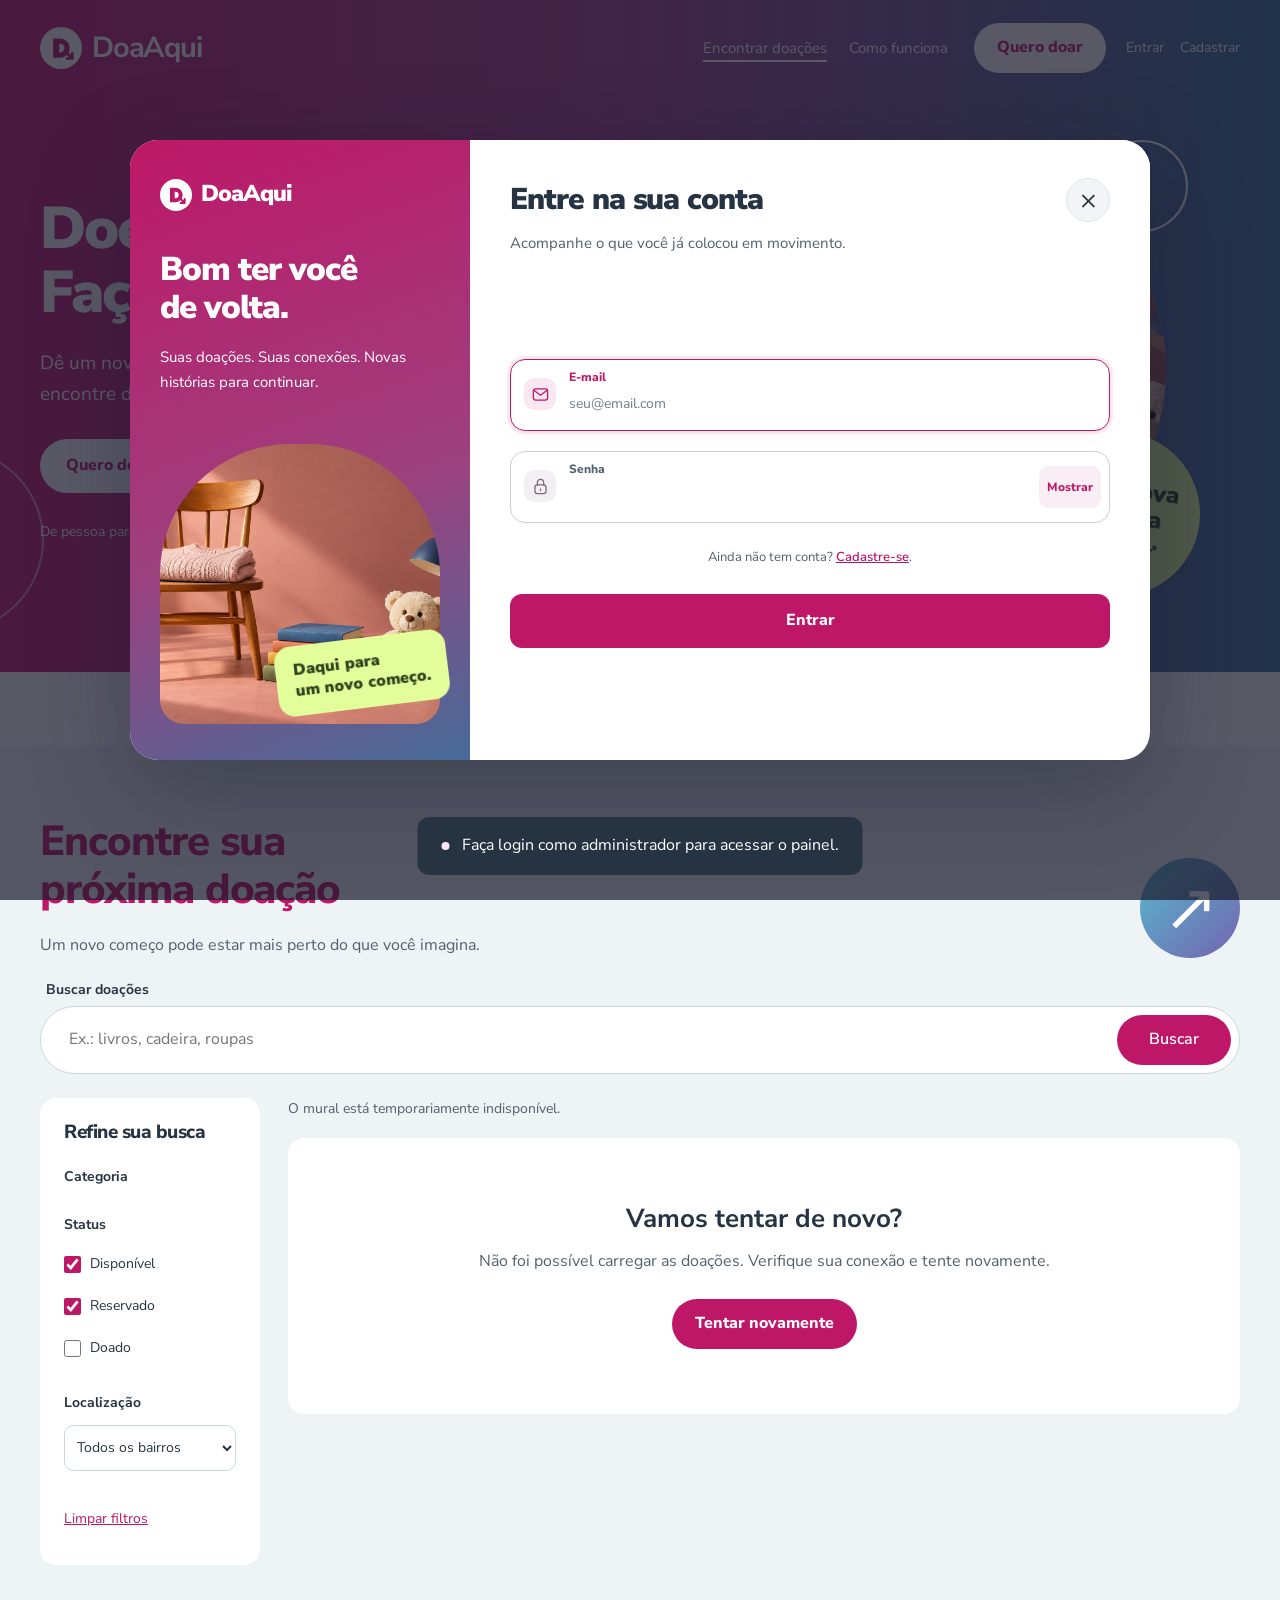
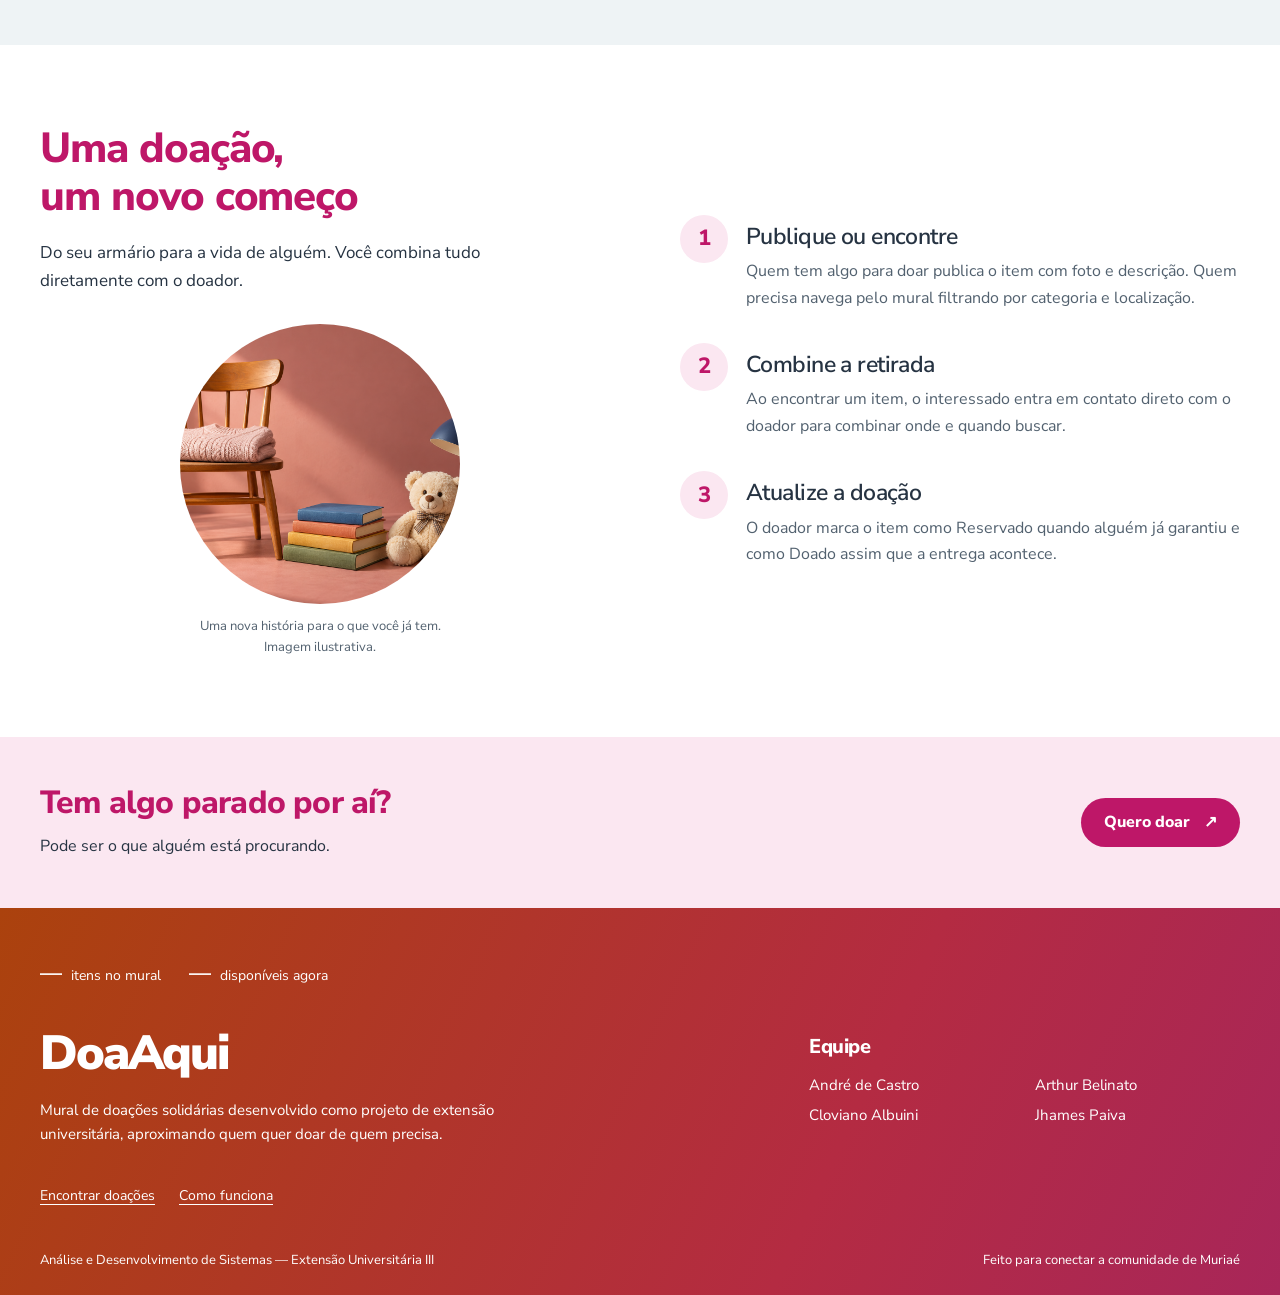
==== commit 52acf3e9: "Atualizações Gerais do Sistema, Design e funcionalidades" ====
--- a/doa-aqui/admin.html
+++ b/doa-aqui/admin.html
@@ -4,10 +4,13 @@
 <meta charset="UTF-8">
 <meta name="viewport" content="width=device-width, initial-scale=1.0">
 <title>Painel administrativo — Doa Aqui</title>
-<meta name="theme-color" content="#1a2039">
+<meta name="theme-color" content="#BE1768">
 <meta name="description" content="Doe e encontre itens em Muriaé. Conecte-se com sua comunidade pelo DoaAqui.">
 <link rel="icon" href="assets/brand.svg" type="image/svg+xml">
 <link rel="stylesheet" href="css/identidade.css">
+<link rel="stylesheet" href="css/circular.css">
+<link rel="stylesheet" href="css/profile.css">
+<link rel="stylesheet" href="css/form-design.css">
 </head>
 <body data-pagina="admin">
 
@@ -19,10 +22,10 @@
     <nav class="main" id="main-nav" aria-label="Navegação principal">
       <a href="index.html">Mural</a>
       <a href="index.html#como-funciona">Como funciona</a>
-      <a href="admin.html" class="active" id="nav-admin">Administração</a>
+      <a href="admin.html" class="active" id="nav-admin" style="display:none">Administração</a>
     </nav>
     <div class="header-actions">
-      <button class="btn btn-gold" id="btn-open-form">Anunciar doação</button>
+      <button class="btn btn-gold" id="btn-open-form">Quero doar</button>
       <div class="auth-area" id="auth-area"></div>
     </div>
   </div>
@@ -91,6 +94,7 @@
       </ul>
     </div>
   </div>
+  <div class="wrap footer-nav"><a href="index.html#mural">Encontrar doações</a><a href="index.html#como-funciona">Como funciona</a></div>
   <div class="wrap foot-bottom">
     <span>Análise e Desenvolvimento de Sistemas — Extensão Universitária III</span>
     <span>Feito para conectar a comunidade de Muriaé</span>
@@ -100,7 +104,7 @@
 <div class="overlay" id="form-overlay">
   <div class="modal">
     <div class="modal-head">
-      <h3>Anunciar uma doação</h3>
+      <h3>Publicar uma doação</h3>
       <button class="modal-close" aria-label="Fechar janela" data-close>&times;</button>
     </div>
     <div class="modal-body">
@@ -133,7 +137,7 @@
             <b>Escolha uma foto do item</b>
             <span id="f-foto-hint">JPG, PNG ou WEBP, até 5MB</span>
           </label>
-          <input type="file" id="f-foto" accept="image/jpeg,image/png,image/webp" style="display:none;">
+          <input type="file" id="f-foto" accept="image/jpeg,image/png,image/webp" class="file-input">
         </div>
         <div class="field">
           <label for="f-contact">Contato (WhatsApp) — opcional</label>
@@ -228,6 +232,19 @@
       <button class="modal-close" aria-label="Fechar janela" data-close>&times;</button>
     </div>
     <div class="modal-body" id="history-body"></div>
+  </div>
+</div>
+
+<div class="overlay" id="remove-overlay">
+  <div class="modal removal-dialog" aria-describedby="remove-explanation">
+    <div class="modal-head"><h3>Remover este anúncio?</h3><button type="button" class="modal-close" aria-label="Fechar confirmação" data-close>&times;</button></div>
+    <div class="modal-body">
+      <div class="removal-symbol" aria-hidden="true"><svg viewBox="0 0 24 24" fill="none" stroke="currentColor" stroke-width="1.6" stroke-linecap="round" stroke-linejoin="round"><path d="M4 7h16M9 7V4h6v3M6 7l1 14h10l1-14M10 11v6m4-6v6"/></svg></div>
+      <p class="removal-label">Anúncio selecionado</p><p id="remove-item-title" class="removal-item"></p>
+      <p id="remove-explanation">O anúncio deixará de aparecer no mural e em Minhas doações. O histórico será preservado.</p>
+      <p id="remove-error" class="form-feedback" role="alert" hidden></p>
+      <div class="modal-actions"><button type="button" class="btn btn-ghost" data-close>Manter anúncio</button><button type="button" class="btn btn-brick" id="confirm-remove">Sim, remover anúncio</button></div>
+    </div>
   </div>
 </div>
 
@@ -241,6 +258,7 @@
 <script src="js/formulario.js"></script>
 <script src="js/admin.js"></script>
 <script src="js/init-admin.js"></script>
+<script src="js/form-design.js"></script>
 <script src="js/interface.js"></script>
 </body>
 </html>
--- a/doa-aqui/css/identidade.css
+++ b/doa-aqui/css/identidade.css
@@ -1,4 +1,3 @@
-@import url('https://api.fontshare.com/v2/css?f[]=general-sans@400,500,600,700&display=swap');
 :root {
   --forest:#1a2039;
   --forest-light:#303a60;
--- a/doa-aqui/css/circular.css
+++ b/doa-aqui/css/circular.css
@@ -0,0 +1,37 @@
+/* Visual direction: DoaAqui / Faça circular. Based on the approved visual spec. */
+@import url('https://fonts.googleapis.com/css2?family=Nunito+Sans:wght@400;500;600;700;800;900&display=swap');
+:root{--forest:#BE1768;--forest-light:#9c1356;--forest-pale:#fbe7f1;--gold:#fff;--gold-pale:#fbe7f1;--pink:#fbe7f1;--brick:#a32839;--brick-pale:#fce9ed;--paper:#eef3f5;--paper-alt:#e3ebef;--ink:#263342;--ink-soft:#52616f;--gray:#52616f;--line:#cbd5dc;--radius:16px;--body-font:'Nunito Sans','Trebuchet MS',Arial,sans-serif;--brand:#be1768}
+h1,h2,h3,h4{letter-spacing:-.025em;font-weight:800;line-height:1.15}h2{font-size:clamp(28px,3.4vw,42px)}h3{font-size:22px}.wrap{width:min(1200px,calc(100% - 80px))}body{background:var(--paper)}:focus-visible{outline:3px solid #125da0;outline-offset:4px}.btn{font-size:16px;min-height:48px;font-weight:800;gap:14px}.btn-sm{min-height:44px}.btn-gold,.btn-white{background:white;color:var(--brand)}.btn-forest{background:var(--brand)}.btn-ghost{background:var(--paper);color:var(--ink)}
+.site{background:linear-gradient(90deg,#c81974 0%,#a84191 48%,#34769e 100%)}.site>.wrap{min-height:96px;gap:26px}.logo{font-size:29px;letter-spacing:-1.2px}.mark{width:42px;height:42px}.main{gap:22px}.main a,.main a.active,.auth-links a:last-child{color:white}.main a.active{text-decoration:underline;text-underline-offset:7px;text-decoration-thickness:2px}.main a:hover,.auth-links a:hover{color:white;text-decoration:underline;text-underline-offset:7px}.header-actions{gap:20px}.auth-links{gap:16px}.auth-links a,.link-btn{min-height:44px;display:inline-flex;align-items:center;font-size:14px}.menu-toggle{background:#ffffff26;border:1px solid #ffffff60}.avatar{background:white;color:var(--brand)}
+.hero{position:relative;color:white;background:linear-gradient(90deg,#c81974 0%,#a84191 48%,#34769e 100%);padding:44px 0 72px}.hero-layout{display:grid;grid-template-columns:1fr 1fr;align-items:center;gap:70px;min-height:420px}.hero h1{font-size:clamp(42px,4.6vw,62px);font-weight:900;letter-spacing:-.035em;line-height:1.08}.hero-copy{position:relative;z-index:1}.hero .lead{color:white;font-size:19px;max-width:430px;margin-top:24px;line-height:1.6}.hero-buttons{display:flex;flex-wrap:wrap;align-items:center;gap:24px;margin-top:30px}.hero-buttons .btn{padding:14px 26px}.hero-explore{font-size:16px;font-weight:700;min-height:48px;display:inline-flex;gap:12px;align-items:center;text-underline-offset:6px}.hero-place{font-size:14px;margin-top:28px;color:white}.hero-art{position:relative;width:min(100%,460px);aspect-ratio:1;justify-self:center}.hero-photo{position:absolute;inset:22px;border-radius:50%;overflow:hidden;background:#f3bacd}.hero-photo img{width:100%;height:100%;object-fit:cover;object-position:42% center}.circle-message{position:absolute;right:-12px;bottom:4px;width:164px;height:164px;background:#e3fd9b;color:#32431b;border-radius:50%;display:flex;flex-direction:column;justify-content:center;text-align:center;font-size:24px;font-weight:900;line-height:1.1;transform:rotate(8deg)}.circle-message span{font-size:13px;margin-top:10px;font-weight:700}.orbit{position:absolute;display:block;border-radius:50%;pointer-events:none}.orbit-one{width:92px;height:92px;border:2px solid white;top:0;right:0}.orbit-two{width:58px;height:58px;background:#ffcd59;bottom:42px;left:0}.hero::before{content:'';position:absolute;width:180px;height:180px;border:2px solid #ffffff80;border-radius:50%;left:-140px;bottom:40px}.purpose-band{background:white;padding:25px 24px;text-align:center}.purpose-band p{max-width:680px;margin:auto;font-size:15px;color:var(--ink-soft)}
+.mural{position:relative;padding:72px 0 80px}.mural-head h2{color:var(--brand)}.mural-head p{margin-top:18px}.mural-symbol{width:100px;height:100px;border-radius:50%;background:linear-gradient(135deg,#56bace,#7464af);color:white;display:grid;place-items:center;font-size:66px;line-height:1}.mural-intro{margin-bottom:0;max-width:520px}.search-box{position:relative;background:white;margin:48px 0 24px;padding:8px;border-radius:100px;border:1px solid var(--line)}.search-label{position:absolute;top:-28px;left:5px;font-size:14px;font-weight:700}.search-box input{min-width:0;font-size:16px}.search-box button{min-height:48px;background:var(--brand)}.mural-layout{grid-template-columns:220px minmax(0,1fr);gap:28px}.filters{background:white;border-radius:16px;padding:24px;position:sticky;top:20px}.filters h3{font-size:19px;margin-bottom:22px}.chip-option{min-height:36px;font-size:14px}.filter-select{border:1px solid var(--line);border-radius:10px;min-height:46px}.clear-filters{color:var(--brand);min-height:44px}.filter-toggle{background:var(--brand)}#results-count{font-size:14px;color:var(--ink-soft);margin:0 0 18px}.grid{grid-template-columns:repeat(3,minmax(0,1fr));gap:24px;align-items:start}.card{border-radius:16px;overflow:hidden;border:1px solid transparent;transition:transform .18s,border-color .18s;align-self:start}.card:hover{transform:translateY(-3px);border-color:#df9abc}.photo{aspect-ratio:4/3;background:#e8eef0}.photo img{object-fit:contain}.card .body{padding:20px}.card h3{font-size:20px;color:var(--brand);line-height:1.3;display:-webkit-box;-webkit-line-clamp:2;-webkit-box-orient:vertical;overflow:hidden;min-height:52px}.desc{font-size:15px;min-height:46px}.cat-label,.meta{font-size:14px}.meta{flex-direction:column;gap:2px;margin-top:16px}.card-link{display:inline-flex;border:1px solid var(--brand);border-radius:100px;color:var(--brand);padding:9px 16px;font-size:14px;min-height:44px;align-items:center;margin-top:20px}.status-tag{font-size:13px;top:12px;bottom:auto}.empty-state,.loading-state{border-radius:16px}.empty-state b{font-size:26px}
+.how{background:#fff;padding:80px 0;overflow:hidden}.how .wrap{grid-template-columns:1fr 1fr;column-gap:80px;row-gap:0}.how h2{color:var(--brand);align-self:start}.how .sub{margin-top:18px;max-width:440px;font-size:17px}.how-photo{width:280px;max-width:100%;margin:30px 0 0;justify-self:center}.how-photo img{border-radius:50%;aspect-ratio:1;object-fit:cover;width:100%;height:auto}.how-photo figcaption{font-size:13px;text-align:center;margin-top:12px;color:var(--ink-soft)}.steps{grid-column:2;grid-row:1/5;justify-content:center;gap:32px;margin:0}.step,.step:nth-child(n){display:grid;grid-template-columns:48px 1fr;gap:8px 18px;padding:0}.step-number{grid-row:1/3;display:grid;place-items:center;border-radius:50%;width:48px;height:48px;background:var(--forest-pale);color:var(--brand);font-size:22px;font-weight:800}.step h3{font-size:23px;padding-top:9px}.step p{grid-column:2;font-size:16px;color:var(--ink-soft)}.donate-close{background:#fbe7f1;padding:48px 0}.donate-close .wrap{display:flex;justify-content:space-between;gap:24px;align-items:center}.donate-close h2{font-size:32px;color:var(--brand)}.donate-close p{margin-top:12px}.donate-close .btn{flex-shrink:0}
+footer{background:linear-gradient(115deg,#ab420d,#b42b42 65%,#a82659);color:white;padding:48px 0 24px}.footer-grid{grid-template-columns:1.6fr 1fr;gap:80px}.footer-wordmark{color:white;font-size:48px;font-weight:900;letter-spacing:-.045em;margin-bottom:18px}.footer-grid p{font-size:15px;max-width:470px}.footer-grid h3{color:white;margin:8px 0 12px}.team-list{font-size:15px;display:grid;grid-template-columns:1fr 1fr;gap:0 20px}.foot-bottom{color:white;font-size:13px;margin-top:32px}.footer-nav{display:flex;gap:24px;margin-top:28px;font-size:14px}.footer-nav a{min-height:44px;display:flex;align-items:center;text-underline-offset:4px}.community-count{display:flex;gap:28px;margin-bottom:36px;font-size:14px}.community-count b{font-size:22px;margin-right:5px}
+.modal{border-radius:20px;max-width:640px}.modal-head{background:#fbe7f1;color:var(--brand);padding:24px 28px}.modal-head h3{font-size:26px}.modal-close{background:white;color:var(--brand);min-width:44px;min-height:44px}.modal-body{padding:28px}.field label{font-size:15px}.field input:not([type=file]),.field textarea,.field select{border-radius:12px;background:#fff}.upload-box{border:1px dashed #ba8fa5;background:#fff7fb;border-radius:12px}.upload-box span{font-size:14px}.file-input{display:block;width:100%;font-size:14px;margin-top:12px}.file-input::file-selector-button{padding:10px 16px;border:0;border-radius:100px;background:var(--forest-pale);color:var(--brand);font:inherit;cursor:pointer;margin-right:10px}.upload-preview{width:100%;max-height:200px;object-fit:contain;margin-top:16px;border-radius:12px;background:var(--paper)}.upload-preview[hidden]{display:none}#login-overlay .modal{max-width:440px}#detail-overlay .modal{max-width:940px}#detail-body{display:grid;grid-template-columns:1fr 1fr;gap:16px 28px}#detail-body .detail-photo{grid-column:1;grid-row:1/6;height:100%;min-height:300px;max-height:480px;object-fit:contain;border-radius:12px;margin:0}#detail-body>*:not(.detail-photo){grid-column:2}#detail-body h2{font-size:28px!important;color:var(--brand)}.detail-tags{margin:0}.detail-desc{margin:0}.detail-meta{border-radius:12px;font-size:14px}.detail-meta b{font-size:16px}.detail-meta{gap:16px;padding:18px}.detail-meta div{min-width:0}.detail-photo{object-fit:contain}.pill{font-size:14px}.hint a{color:var(--brand)}.toast{background:var(--ink)}
+body[data-pagina=admin] .site{background:#fff;color:var(--ink)}body[data-pagina=admin] .main a{color:var(--ink)}body[data-pagina=admin] .main a.active{color:var(--brand)}body[data-pagina=admin] .btn-gold{background:var(--brand);color:white}body[data-pagina=admin] .menu-toggle{background:var(--forest-pale);color:var(--brand)}.admin-head h1{font-size:44px;color:var(--brand)}.admin-stat,.admin-panel{border-radius:16px}.admin-stat:first-child{background:var(--forest-pale)}.admin-stat b{color:var(--brand)}.admin-panel-head{background:#f9eaf1}.admin-panel-head h3{font-size:23px}.icon-btn{min-height:44px;font-size:14px}.status-select{border-radius:10px;min-height:44px}.admin-table th,.admin-table td{font-size:14px}.history-list li{border-radius:12px}.admin-section{padding:56px 0 72px}
+@media(max-width:1150px){.site>.wrap{gap:18px}.header-actions{margin-left:auto}.grid{grid-template-columns:repeat(2,minmax(0,1fr))}.hero-layout{gap:30px}.hero h1{font-size:52px}.hero-art{max-width:390px}.circle-message{width:140px;height:140px;font-size:22px}.how .wrap{column-gap:40px}.user-chip{display:none}}
+@media(max-width:850px){.wrap{width:calc(100% - 40px)}.site>.wrap{padding:18px 0;min-height:80px}.header-actions{margin:0;gap:14px}.header-actions>.btn{min-height:48px;font-size:15px}.hero{padding:32px 0 48px}.hero-layout{gap:24px;min-height:0}.hero h1{font-size:42px}.hero .lead{font-size:17px}.hero-buttons{gap:12px;margin-top:24px}.hero-art{max-width:320px}.hero-photo{inset:16px}.circle-message{right:0;width:112px;height:112px;font-size:18px}.circle-message span{font-size:11px;margin-top:6px}.orbit-one{width:68px;height:68px}.orbit-two{width:40px;height:40px;bottom:30px}.mural{padding:56px 0}.mural-layout{grid-template-columns:1fr;gap:24px}.filters{position:static;display:grid;grid-template-columns:1fr 1fr;gap:16px;padding:18px 20px}.filters h3{margin:0}.filter-group{margin:0}.filters:not(.is-open) .filter-group,.filters:not(.is-open) .clear-filters{display:none}.grid{grid-template-columns:repeat(2,minmax(0,1fr))}.how{padding:56px 0}.how .wrap{grid-template-columns:1fr 1fr;gap:0 32px}.how-photo{width:220px}.steps{grid-column:2;grid-row:1/5;gap:24px}.step,.step:nth-child(n){grid-template-columns:40px 1fr;gap:8px 12px}.step-number{width:40px;height:40px;font-size:20px}.step h3{font-size:20px;padding-top:5px}.step p{font-size:15px}.footer-grid{gap:40px}.team-list{grid-template-columns:1fr}.donate-close h2{font-size:28px}#detail-body{display:block}#detail-body .detail-photo{height:280px;min-height:0;margin-bottom:24px}#detail-body .detail-tags{margin-bottom:16px}.detail-desc{margin:16px 0 24px}}
+@media(max-width:600px){.hero-layout{grid-template-columns:1fr;gap:24px}.hero h1{font-size:40px}.hero .lead{max-width:350px;font-size:17px}.hero-art{width:260px;justify-self:center}.hero-place{margin-top:20px}.hero{padding-top:24px;padding-bottom:32px}.hero-buttons{gap:20px}.hero-buttons .btn{padding:12px 23px}.hero-explore{font-size:15px}.purpose-band{padding:22px 20px}.purpose-band p{font-size:14px}.mural-symbol{width:60px;height:60px;font-size:40px;flex-shrink:0}.mural-head{gap:12px;align-items:start}.mural-head h2{font-size:30px}.mural-intro{font-size:16px}.search-box{margin-top:48px;border-radius:16px}.search-box input{font-size:16px;padding:10px 8px}.search-box button{padding:10px 17px;font-size:15px}.grid{grid-template-columns:1fr;gap:24px}.card .body{padding:22px}.card h3{font-size:22px;min-height:0}.desc{font-size:16px;min-height:0}.photo{aspect-ratio:4/3}.meta{flex-direction:row;flex-wrap:wrap;font-size:14px}.card-link{font-size:15px}.cat-label{font-size:14px}.how .wrap{display:flex;flex-direction:column;gap:20px}.how h2{font-size:32px}.how .sub{margin:0}.how-photo{order:3;width:220px;align-self:center;margin:10px 0 0}.steps{margin-top:8px;gap:26px}.step,.step:nth-child(n){grid-template-columns:44px 1fr;gap:8px 16px}.step-number{width:44px;height:44px}.step h3{font-size:21px;padding-top:8px}.step p{font-size:16px}.donate-close{padding:36px 0}.donate-close .wrap{align-items:start;flex-direction:column}.donate-close h2{font-size:28px}.footer-grid{grid-template-columns:1fr;gap:28px}.footer-wordmark{font-size:44px}.team-list{grid-template-columns:1fr 1fr;font-size:14px}.foot-bottom{font-size:13px}.community-count{gap:20px;flex-wrap:wrap}.footer-nav{gap:18px}.overlay{padding:12px}.modal-head,.modal-body{padding:22px 20px}.modal-head h3{font-size:24px}.field-row{grid-template-columns:1fr}.modal-actions{gap:10px}.modal-actions .btn{flex:1 1 auto}.detail-meta{grid-template-columns:1fr 1fr}.admin-head h1{font-size:34px}.admin-stat{padding:20px}.admin-panel-head{padding:20px}.admin-panel-head h3{font-size:21px}.admin-table{min-width:600px}.user-chip{display:none}.auth-user{gap:12px}.auth-links{gap:14px}.filter-toggle{font-size:14px;padding:10px 13px}.footer-grid p{font-size:15px}}
+@media(prefers-reduced-motion:reduce){*,*::before,*::after{animation:none!important;transition:none!important}html{scroll-behavior:auto}}
+
+/* Keep controls accessible in long dialogs and narrow moderation lists. */
+.modal-head{position:sticky;top:-12px;z-index:2}.admin-table td{overflow-wrap:anywhere}
+@media(max-width:600px){.admin-table{min-width:0;display:block}.admin-table thead{position:absolute;width:1px;height:1px;overflow:hidden;clip-path:inset(50%)}.admin-table tbody,.admin-table tr{display:block}.admin-table tr{padding:16px 20px;border-bottom:1px solid var(--line)}.admin-table tr:last-child{border:0}.admin-table td{display:block;border:0;padding:6px 0;font-size:15px}.admin-table td[data-label]::before{content:attr(data-label);display:block;font-size:13px;font-weight:700;color:var(--ink-soft);margin-bottom:4px}.admin-table td:first-child{font-weight:800}.row-actions{gap:8px}.status-select{width:100%}}
+
+.owner-remove-confirm{margin-top:12px;padding:16px;background:var(--brick-pale);border-radius:12px;min-width:180px;max-width:310px}.owner-remove-confirm p{font-size:14px;font-weight:500}.owner-remove-confirm .modal-actions{margin-top:12px;gap:8px}
+
+/* Administrative removal confirmation follows the shared dialog system. */
+#remove-overlay .modal{max-width:520px;border-radius:24px}
+#remove-overlay .modal-head{background:white;color:var(--ink);padding:26px 28px 0;position:static}
+#remove-overlay .modal-head h3{font-size:26px}
+#remove-overlay .modal-close{background:var(--paper);color:var(--ink)}
+#remove-overlay .modal-body{padding:24px 28px 28px}
+.removal-symbol{width:54px;height:54px;border-radius:16px;background:var(--brick-pale);color:var(--brick);display:grid;place-items:center;margin-bottom:22px}
+.removal-symbol svg{width:26px;height:26px}
+.removal-label{font-size:13px;color:var(--ink-soft);margin-bottom:6px}
+.removal-item{font-size:22px;font-weight:800;line-height:1.3;overflow-wrap:anywhere}
+#remove-explanation{font-size:15px;color:var(--ink-soft);line-height:1.65;margin-top:16px}
+#remove-overlay .modal-actions{display:grid;grid-template-columns:1fr 1.2fr;gap:12px;margin-top:26px;padding-top:22px;border-top:1px solid var(--line)}
+#remove-overlay .btn{border-radius:12px;padding:12px 16px;font-size:14px}
+#remove-error{margin-top:18px}
+@media(max-width:480px){#remove-overlay .modal-head{padding:22px 20px 0}#remove-overlay .modal-head h3{font-size:23px}#remove-overlay .modal-body{padding:20px}#remove-overlay .modal-actions{grid-template-columns:1fr}#remove-overlay .btn{min-height:48px}}
--- a/doa-aqui/css/profile.css
+++ b/doa-aqui/css/profile.css
@@ -0,0 +1,8 @@
+.site .profile-link{display:inline-flex!important;color:inherit;text-decoration:none;min-height:44px;border-radius:100px;padding:4px 10px 4px 4px;background:#ffffff16}
+.site .profile-link:hover{background:#ffffff28}.profile-link .profile-shortname{max-width:120px;overflow:hidden;text-overflow:ellipsis;white-space:nowrap}
+body[data-pagina=admin] .profile-link{background:var(--forest-pale);color:var(--brand)}
+.profile-page{padding:56px 0 80px;min-height:75vh}.profile-heading{margin-bottom:32px}.profile-heading a{font-size:14px;color:var(--brand);text-underline-offset:4px}.profile-heading h1{font-size:42px;margin-top:20px}.profile-heading p{margin-top:12px;color:var(--ink-soft)}
+.profile-layout{display:grid;grid-template-columns:320px minmax(0,1fr);gap:28px;align-items:start}.profile-identity{background:linear-gradient(150deg,#be1768,#9e407e 65%,#466b99);padding:36px 28px;border-radius:24px;color:white}.profile-avatar{width:88px;height:88px;display:grid;place-items:center;background:#fff;color:var(--brand);font-size:38px;font-weight:900;border-radius:28px;margin-bottom:24px}.profile-identity h2{font-size:28px;overflow-wrap:anywhere}.profile-identity>p{font-size:15px;margin-top:12px}.profile-identity .profile-message{padding-top:28px;margin-top:28px;border-top:1px solid #ffffff40;line-height:1.7}.profile-details{background:white;padding:32px;border-radius:24px}.profile-details h2{font-size:25px}.profile-details>p{color:var(--ink-soft);font-size:15px;margin-top:10px}.profile-information{margin:28px 0 0;display:grid;grid-template-columns:1fr 1fr;gap:24px}.profile-information div{min-width:0;padding:18px;background:#f7f8fa;border-radius:14px}.profile-information dt{font-size:13px;font-weight:700;color:var(--ink-soft);margin-bottom:8px}.profile-information dd{margin:0;font-size:17px;font-weight:700;overflow-wrap:anywhere}.profile-information .wide{grid-column:1/-1}
+.profile-activity{margin-top:28px}.profile-activity h2{font-size:25px}.profile-stats{display:grid;grid-template-columns:repeat(3,1fr);gap:14px;margin-top:18px}.profile-stats>div{padding:22px;background:white;border-radius:18px}.profile-stats b{display:block;font-size:32px;color:var(--brand)}.profile-stats span{font-size:14px;color:var(--ink-soft)}.profile-actions{display:flex;flex-wrap:wrap;gap:12px;margin-top:24px}#profile-admin[hidden],#profile-content[hidden],#profile-state[hidden]{display:none}.profile-note{font-size:13px;color:var(--ink-soft);margin-top:12px}
+@media(max-width:850px){.profile-layout{grid-template-columns:240px minmax(0,1fr)}.profile-details{padding:24px}.profile-information{grid-template-columns:1fr;gap:14px}.profile-identity{padding:28px 22px}.profile-stats{gap:10px}.profile-stats>div{padding:16px}.header-actions .auth-user{flex-wrap:wrap;justify-content:flex-end}.profile-link .profile-shortname{max-width:92px}}
+@media(max-width:600px){.profile-page{padding:32px 0 48px}.profile-heading h1{font-size:34px}.profile-layout{grid-template-columns:1fr;gap:20px}.profile-identity{display:grid;grid-template-columns:64px 1fr;gap:8px 18px;align-items:center}.profile-avatar{width:64px;height:64px;font-size:29px;border-radius:20px;grid-row:1/3;margin:0}.profile-identity h2{font-size:24px}.profile-identity>p{margin:0}.profile-identity .profile-message{grid-column:1/-1;margin-top:14px;padding-top:18px}.profile-details{padding:24px 20px}.profile-stats{grid-template-columns:1fr}.profile-stats>div{display:flex;align-items:center;gap:16px;padding:16px 20px}.profile-stats b{min-width:38px}.profile-actions .btn{width:100%}.header-actions{flex-wrap:wrap}.header-actions .auth-user{gap:10px}.profile-link .profile-shortname{max-width:90px}}
--- a/doa-aqui/css/form-design.css
+++ b/doa-aqui/css/form-design.css
@@ -0,0 +1,51 @@
+/* Form studio: editorial side panels, restrained fields and clear feedback. */
+.overlay{background:rgb(25 25 43 / .72);padding:32px 24px}
+.form-studio.modal{display:grid;grid-template-columns:340px minmax(0,1fr);grid-template-rows:auto 1fr;max-width:1020px!important;border-radius:28px;max-height:calc(100dvh - 64px);overflow:auto;box-shadow:0 30px 100px #10172850;isolation:isolate;scrollbar-width:thin}
+.form-studio .modal-head{grid-column:2;display:grid;grid-template-columns:1fr 44px;gap:10px 12px;background:#fff;color:var(--ink);padding:38px 40px 20px;position:relative;top:auto;z-index:2}
+.form-studio .modal-head h3{font-size:30px;font-weight:900;letter-spacing:-.035em;align-self:center;grid-column:1;grid-row:1}
+.form-studio .modal-close{grid-column:2;grid-row:1;align-self:start;background:#f2f4f6;color:var(--ink);border:1px solid #e1e6e9}
+.studio-intro{grid-column:1/-1;color:var(--ink-soft);font-size:15px;line-height:1.55;max-width:430px}
+.form-studio .modal-body{grid-column:2;padding:10px 40px 38px;min-width:0}
+.studio-story{grid-column:1;grid-row:1/3;background:linear-gradient(160deg,#be1768,#9e407e 58%,#466b99);color:white;padding:36px 30px;display:flex;flex-direction:column;gap:38px;position:relative;overflow:hidden}
+.studio-brand{display:flex;gap:9px;align-items:center;font-size:23px;font-weight:900;letter-spacing:-1px}.story-title{font-size:33px;line-height:1.15;font-weight:900;letter-spacing:-1px}.story-description{font-size:15px;line-height:1.7;margin-top:18px;color:#fff}.story-picture{position:relative;margin-top:auto;padding-top:10px}.story-picture img{aspect-ratio:1;object-fit:cover;border-radius:130px 130px 24px 24px;width:100%;height:auto}.story-picture span{position:absolute;bottom:16px;right:-8px;transform:rotate(-7deg);background:#e3fd9b;color:#32431b;padding:14px 18px;border-radius:16px;font-size:16px;font-weight:900;line-height:1.3}
+.form-studio .field{margin-bottom:20px}.form-studio .field label{font-size:14px;font-weight:800;margin-bottom:8px;color:#384555}.form-studio .field input:not([type=file]),.form-studio .field textarea,.form-studio .field select{background:#f7f8fa;border:1px solid #dfe5e9;border-radius:12px;min-height:54px;padding:14px 16px;transition:border-color .18s,box-shadow .18s,background .18s}.form-studio .field input:focus,.form-studio .field textarea:focus,.form-studio .field select:focus{background:#fff;border-color:var(--brand);outline:none;box-shadow:0 0 0 4px #be176813}.form-studio input::placeholder,.form-studio textarea::placeholder{color:#6b7785;font-size:14px}.form-studio .field textarea{min-height:112px}.form-studio .field-row{gap:16px}.password-control{position:relative}.form-studio .password-control input{padding-right:82px}.password-toggle{position:absolute;right:8px;top:6px;min-height:42px;padding:8px;color:var(--brand);background:transparent;font-size:13px;font-weight:800;border-radius:8px}
+.form-studio .modal-actions{margin-top:26px!important;padding-top:22px;border-top:1px solid #e8edf0;gap:12px}.form-studio .modal-actions .btn{min-height:52px;border-radius:12px;padding:14px 24px}.form-studio .modal-actions .btn[type=submit]{flex:1}.form-studio .modal-actions .btn-ghost{background:transparent;color:var(--ink-soft)}.studio-account .modal-actions{flex-direction:column;border:0;padding-top:0}.studio-account .modal-actions .btn-ghost{display:none}.studio-account .hint{text-align:center;font-size:14px;margin:24px 0 0}.studio-account .modal-body{display:flex;flex-direction:column;justify-content:center}.studio-account .modal-body form{width:100%}#login-overlay .form-studio{min-height:590px}.form-section-heading{display:flex;align-items:center;gap:12px;margin:4px 0 20px}.form-section-heading>span{width:32px;height:32px;border-radius:10px;display:grid;place-items:center;background:#fbe7f1;color:var(--brand);font-weight:900;font-size:12px}.form-section-heading h4{font-size:16px;letter-spacing:0}.form-section-heading p{font-size:13px;color:var(--ink-soft);margin-top:3px}.form-section-heading:not(:first-child){margin-top:24px}
+.donation-preview{background:#ffffffed;color:var(--ink);border-radius:20px;padding:22px;margin-top:auto}.preview-label{font-size:12px;font-weight:800;color:var(--brand)}.preview-picture{height:100px;border-radius:12px;display:grid;place-items:center;font-size:52px;margin:16px 0;background:#f7e6ed;color:var(--brand)}.preview-title{display:block;font-size:20px;line-height:1.3;overflow-wrap:anywhere}.preview-category{display:block;font-size:13px;color:var(--ink-soft);margin-top:8px}.donation-preview p{font-size:13px;line-height:1.6;margin-top:20px;padding-top:16px;border-top:1px solid #e0e6e9}
+.upload-zone{position:relative;isolation:isolate;border-radius:14px;overflow:hidden}.form-studio .upload-box{margin:0;border:1px dashed #c6a8bb;border-radius:14px;background:#fff8fc;padding:22px;text-align:center;min-height:150px;display:flex;flex-direction:column;align-items:center;justify-content:center;gap:7px}.form-studio .upload-box b{font-size:15px}.form-studio .upload-box span{margin:0;font-size:12px}.form-studio .upload-box .upload-symbol{width:34px;height:34px;font-size:26px;line-height:1;background:#f5ddec;color:var(--brand);border-radius:10px;display:grid;place-items:center}.studio-file{position:absolute;inset:0;width:100%;height:100%;opacity:0;cursor:pointer;z-index:2}.upload-zone:focus-within{outline:3px solid var(--brand);outline-offset:3px}.upload-zone:hover .upload-box{border-color:var(--brand);background:#fcebf4}.studio-upload-preview{width:100%;max-height:230px;object-fit:contain;background:var(--paper);border-radius:14px}.studio-upload-preview[hidden],.remove-photo[hidden]{display:none}.upload-zone.has-photo .upload-box{position:absolute;bottom:0;left:0;right:0;z-index:1;background:#ffffffed;min-height:0;padding:10px;border:0;border-radius:0}.upload-zone.has-photo .upload-symbol,.upload-zone.has-photo .upload-box span:not(.upload-symbol){display:none}.remove-photo{background:none;color:var(--brand);font-weight:700;font-size:13px;padding:10px 0;min-height:44px}.form-feedback{background:#fff0f2;border-left:3px solid #a32839;padding:14px 16px;border-radius:8px;color:#8b2038;font-size:14px;margin-bottom:20px}.field-error{display:block;color:#a32839;font-size:13px;margin-top:7px}.field-error[hidden],.form-feedback[hidden]{display:none}.form-studio [aria-invalid=true]{border-color:#a32839!important;background:#fff9fa!important}.form-studio .hint{font-size:13px}.studio-compact.modal{display:block;max-width:580px!important}.studio-compact .modal-head{padding-bottom:16px}.studio-compact .modal-body{padding-top:6px}
+@media(max-width:1000px){.form-studio.modal{grid-template-columns:280px minmax(0,1fr)}.studio-story{padding:30px 24px}.story-title{font-size:29px}.form-studio .modal-head{padding:28px 28px 18px}.form-studio .modal-body{padding:8px 28px 28px}.form-studio .modal-head h3{font-size:27px}}
+@media(max-width:720px){.overlay{padding:12px}.form-studio.modal{display:block;border-radius:22px;max-height:calc(100dvh - 24px);width:100%}.studio-story{display:none}#login-overlay .form-studio{min-height:0}.form-studio .modal-head{padding:26px 22px 18px;position:sticky;top:0;border-bottom:1px solid #edf0f2}.form-studio .modal-head h3{font-size:26px}.form-studio .modal-body{padding:22px}.studio-intro{font-size:14px}.form-studio .field-row{grid-template-columns:1fr;gap:0}.form-studio .modal-actions .btn{padding:12px 16px}.form-studio .modal-actions{flex-wrap:wrap}.form-studio .modal-actions .btn[type=submit]{flex-basis:100%}.studio-account .modal-actions{margin-top:20px!important}.form-studio .modal-close{min-width:44px;min-height:44px}}
+@media(prefers-reduced-motion:reduce){.form-studio *{transition:none!important}}
+
+@media(min-width:721px){.form-studio .modal-head{position:sticky;top:0}.studio-donation .studio-story{position:sticky;top:0;align-self:start;min-height:min(820px,calc(100dvh - 64px))}.studio-donation .donation-preview{margin-top:24px}}
+
+/* Field surfaces only; dialog composition and brand colors stay unchanged. */
+.form-studio .control-surface{position:relative;min-width:0;background:#fff;border:1px solid #c8cfd8;border-radius:15px;box-shadow:0 2px 3px #26334205;transition:border-color .18s,box-shadow .18s,background .18s;isolation:isolate}
+.form-studio .control-surface:hover{border-color:#a88098;background:#fffcfe}
+.form-studio .control-surface:focus-within{border-color:var(--brand);box-shadow:0 0 0 3px #be176814,0 5px 16px #be17680a;background:#fff}
+.form-studio .control-surface .control-label{position:absolute;top:10px;left:58px;right:14px;z-index:1;margin:0;font-size:12px;font-weight:800;line-height:1.3;color:#52616f;pointer-events:none;transition:color .18s;white-space:nowrap;overflow:hidden;text-overflow:ellipsis}
+.form-studio .control-surface:focus-within .control-label{color:var(--brand)}
+.form-studio .control-icon{position:absolute;left:13px;top:18px;width:32px;height:32px;display:grid;place-items:center;border-radius:10px;background:#f3f0f4;color:#7d6676;pointer-events:none;transition:color .18s,background .18s}
+.form-studio .control-icon svg{width:19px;height:19px}
+.form-studio .control-surface:focus-within .control-icon{background:#fbe7f1;color:var(--brand)}
+.form-studio .control-surface input:not([type=file]),.form-studio .control-surface select,.form-studio .control-surface textarea{position:relative;width:100%;min-width:0;min-height:70px;margin:0;padding:29px 16px 12px 58px;border:0;border-radius:15px;background:transparent;color:var(--ink);font-size:16px;line-height:1.6;box-shadow:none;outline:none}
+.form-studio .control-surface input:focus,.form-studio .control-surface textarea:focus,.form-studio .control-surface select:focus{border:0;background:transparent;box-shadow:none;outline:none}
+.form-studio .control-surface input::placeholder,.form-studio .control-surface textarea::placeholder{font-size:14px;color:#71808d;opacity:1}
+.form-studio .control-surface.has-value:not(:focus-within){border-color:#b8bdc8;background:#fdfbfd}
+.form-studio .control-surface .password-control{position:static}
+.form-studio .control-surface .password-control input{padding-right:82px}
+.form-studio .control-surface .password-toggle{top:14px;right:8px;border-radius:9px;min-height:42px;font-size:12px;background:#f8eef3}
+.form-studio .control-surface:has(.password-control) .control-label{right:82px}
+.form-studio .control-select select{appearance:none;cursor:pointer;padding-right:44px}
+.form-studio .control-select::after{content:'';position:absolute;right:19px;top:28px;width:8px;height:8px;border-right:2px solid var(--brand);border-bottom:2px solid var(--brand);transform:rotate(45deg);pointer-events:none}
+.form-studio .control-select select option{background:white;color:var(--ink)}
+.form-studio .control-multiline textarea{min-height:132px;padding-top:34px;resize:vertical}
+.form-studio .control-multiline .control-label{background:#fff;right:17px;padding-bottom:4px}
+.form-studio .control-surface:has([aria-invalid=true]){border-color:#a32839;box-shadow:0 0 0 3px #a328390b;background:#fffafb}
+.form-studio .control-surface [aria-invalid=true]{background:transparent!important}
+.form-studio .control-surface:has([aria-invalid=true]) .control-icon{color:#a32839;background:#fce9ed}
+.form-studio .control-surface:has([aria-invalid=true]) .control-label{color:#a32839}
+.form-studio .upload-zone:not(.has-photo) .upload-box{border:1px dashed #b890a7;border-radius:15px;background:#fffbfd;min-height:126px;align-items:flex-start;text-align:left;padding:22px 22px 22px 78px;gap:5px}
+.form-studio .upload-zone:not(.has-photo) .upload-symbol{position:absolute;left:20px;top:39px;width:40px;height:40px;border-radius:13px;font-weight:400;background:#fbe7f1;border:1px solid #f3ccdf}
+.form-studio .upload-zone:not(.has-photo):hover .upload-box{background:#fff5fa;border-color:var(--brand)}
+@media(max-width:420px){.form-studio .control-surface .control-label{left:49px}.form-studio .control-icon{left:10px;width:28px;height:28px;top:21px}.form-studio .control-surface input:not([type=file]),.form-studio .control-surface select,.form-studio .control-surface textarea{padding-left:49px}.form-studio .control-surface .password-control input{padding-right:74px}.form-studio .control-surface .password-toggle{font-size:11px;padding:7px}.form-studio .control-surface:has(.password-control) .control-label{right:68px}}
+@media(forced-colors:active){.form-studio .control-surface{border:1px solid CanvasText}.form-studio .control-surface:focus-within{outline:2px solid Highlight}}
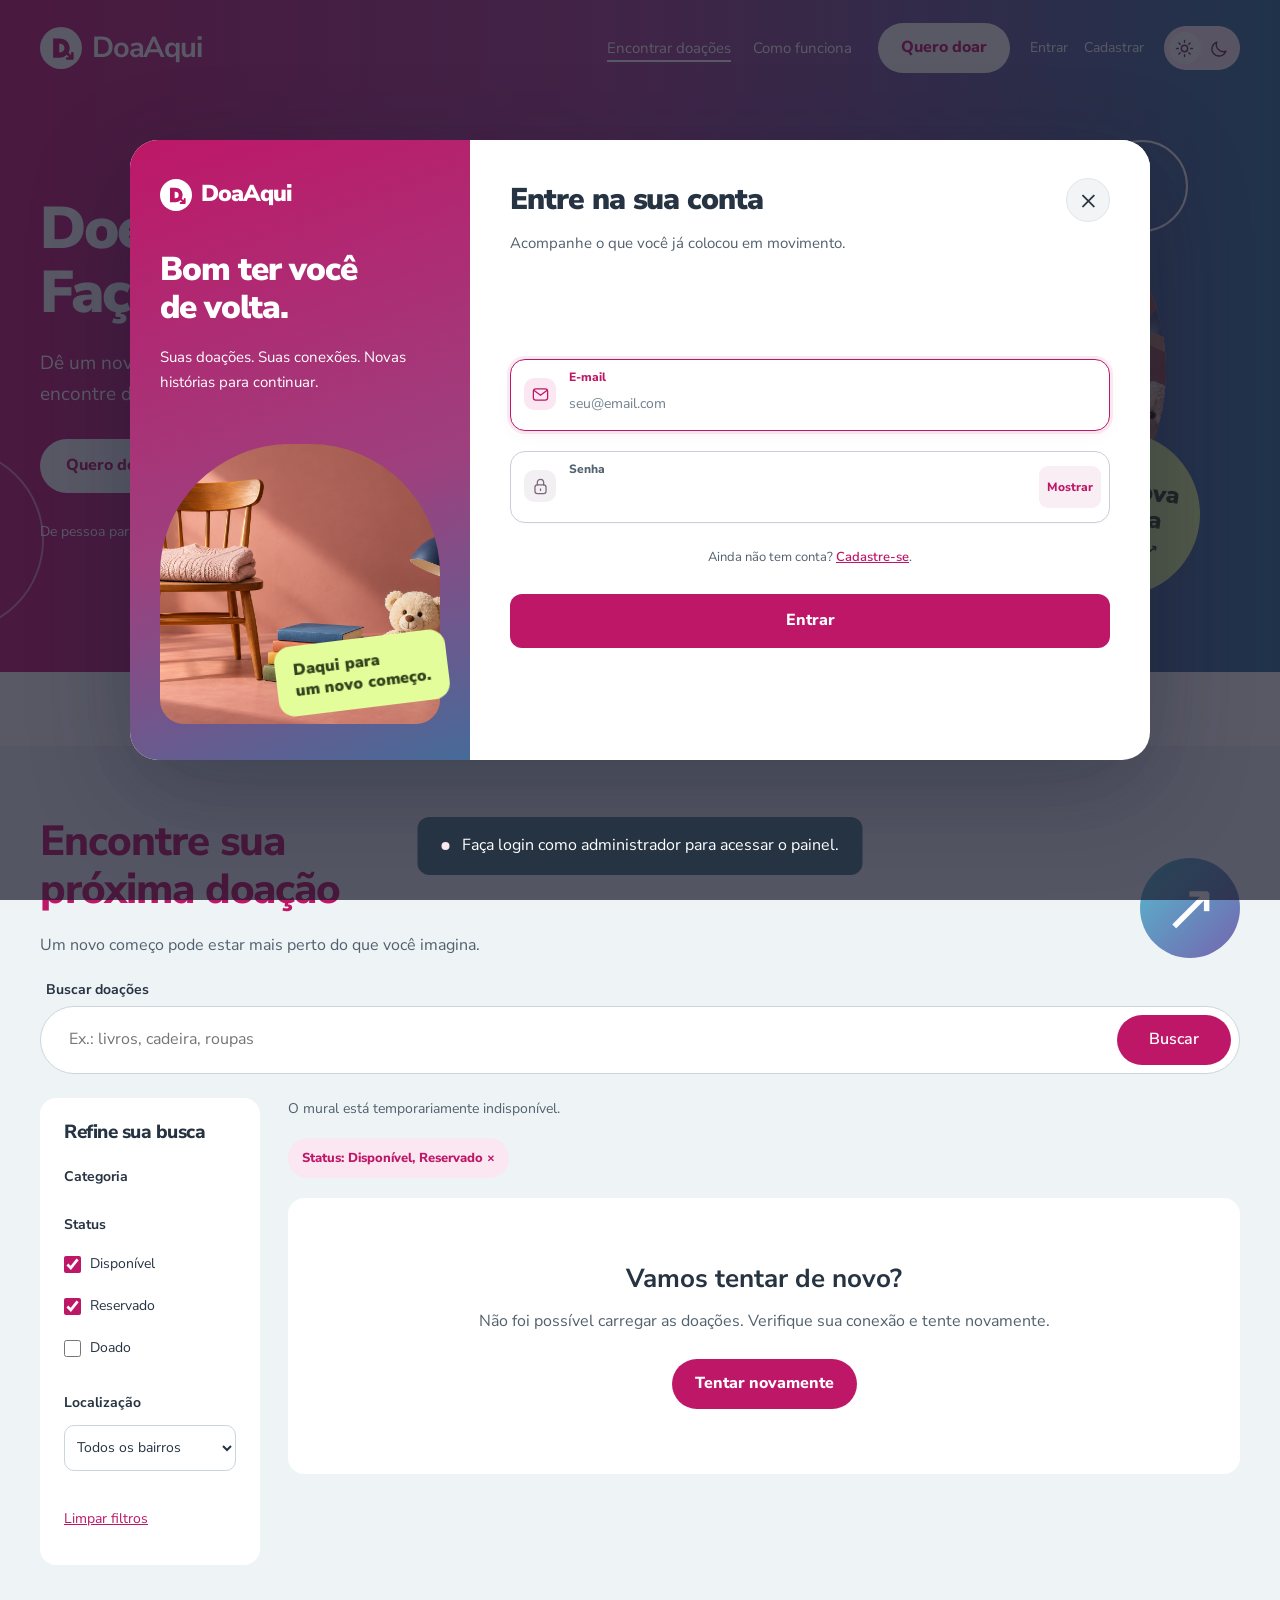
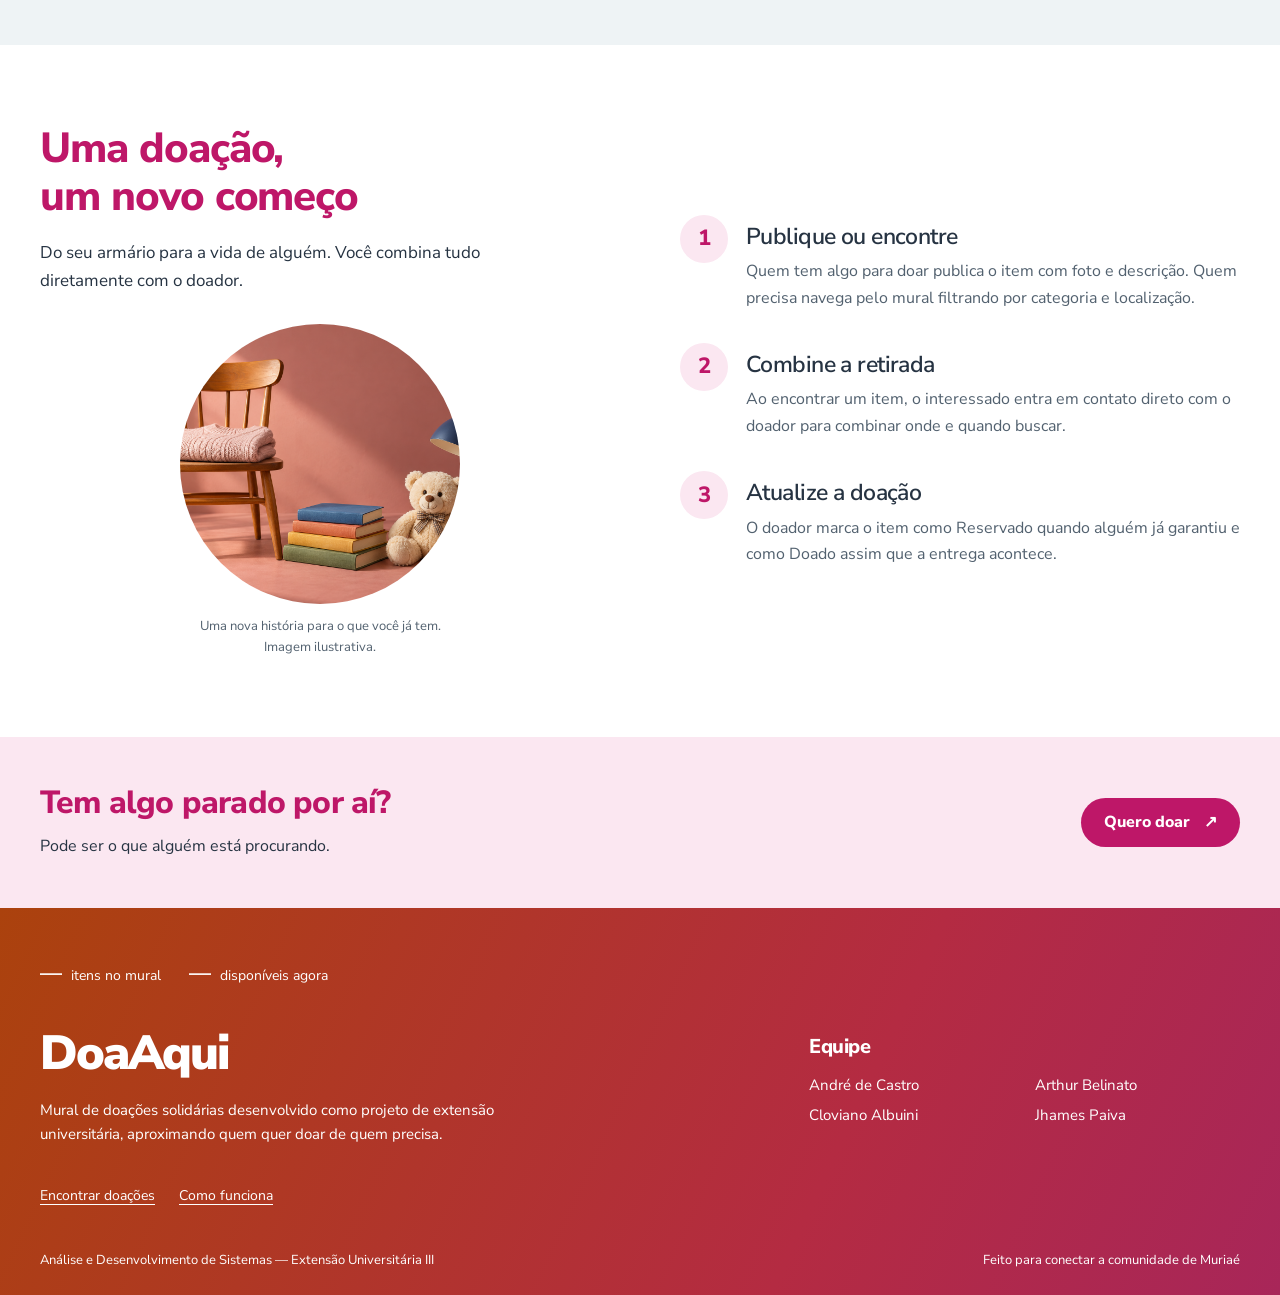
==== commit c1691d13: "atualizações gerais" ====
--- a/doa-aqui/admin.html
+++ b/doa-aqui/admin.html
@@ -6,11 +6,14 @@
 <title>Painel administrativo — Doa Aqui</title>
 <meta name="theme-color" content="#BE1768">
 <meta name="description" content="Doe e encontre itens em Muriaé. Conecte-se com sua comunidade pelo DoaAqui.">
+<script src="js/theme.js"></script>
 <link rel="icon" href="assets/brand.svg" type="image/svg+xml">
 <link rel="stylesheet" href="css/identidade.css">
 <link rel="stylesheet" href="css/circular.css">
 <link rel="stylesheet" href="css/profile.css">
 <link rel="stylesheet" href="css/form-design.css">
+<link rel="stylesheet" href="css/theme.css">
+<link rel="stylesheet" href="css/polish-ui.css">
 </head>
 <body data-pagina="admin">
 
@@ -27,6 +30,7 @@
     <div class="header-actions">
       <button class="btn btn-gold" id="btn-open-form">Quero doar</button>
       <div class="auth-area" id="auth-area"></div>
+      <button type="button" id="theme-toggle" class="theme-toggle" role="switch" aria-checked="false" aria-label="Tema escuro" title="Ativar tema escuro" hidden><span class="theme-toggle-thumb" aria-hidden="true"></span><svg viewBox="0 0 24 24" aria-hidden="true"><circle cx="12" cy="12" r="4"/><path d="M12 2v2m0 16v2M2 12h2m16 0h2M5 5l1.5 1.5m11 11L19 19M5 19l1.5-1.5m11-11L19 5"/></svg><svg viewBox="0 0 24 24" aria-hidden="true"><path d="M20 15.5A9 9 0 0 1 8.5 4 9 9 0 1 0 20 15.5Z"/></svg></button>
     </div>
   </div>
 </header>
@@ -259,6 +263,7 @@
 <script src="js/admin.js"></script>
 <script src="js/init-admin.js"></script>
 <script src="js/form-design.js"></script>
+<script src="js/polish-ui.js"></script>
 <script src="js/interface.js"></script>
 </body>
 </html>
--- a/doa-aqui/css/profile.css
+++ b/doa-aqui/css/profile.css
@@ -6,3 +6,9 @@
 .profile-activity{margin-top:28px}.profile-activity h2{font-size:25px}.profile-stats{display:grid;grid-template-columns:repeat(3,1fr);gap:14px;margin-top:18px}.profile-stats>div{padding:22px;background:white;border-radius:18px}.profile-stats b{display:block;font-size:32px;color:var(--brand)}.profile-stats span{font-size:14px;color:var(--ink-soft)}.profile-actions{display:flex;flex-wrap:wrap;gap:12px;margin-top:24px}#profile-admin[hidden],#profile-content[hidden],#profile-state[hidden]{display:none}.profile-note{font-size:13px;color:var(--ink-soft);margin-top:12px}
 @media(max-width:850px){.profile-layout{grid-template-columns:240px minmax(0,1fr)}.profile-details{padding:24px}.profile-information{grid-template-columns:1fr;gap:14px}.profile-identity{padding:28px 22px}.profile-stats{gap:10px}.profile-stats>div{padding:16px}.header-actions .auth-user{flex-wrap:wrap;justify-content:flex-end}.profile-link .profile-shortname{max-width:92px}}
 @media(max-width:600px){.profile-page{padding:32px 0 48px}.profile-heading h1{font-size:34px}.profile-layout{grid-template-columns:1fr;gap:20px}.profile-identity{display:grid;grid-template-columns:64px 1fr;gap:8px 18px;align-items:center}.profile-avatar{width:64px;height:64px;font-size:29px;border-radius:20px;grid-row:1/3;margin:0}.profile-identity h2{font-size:24px}.profile-identity>p{margin:0}.profile-identity .profile-message{grid-column:1/-1;margin-top:14px;padding-top:18px}.profile-details{padding:24px 20px}.profile-stats{grid-template-columns:1fr}.profile-stats>div{display:flex;align-items:center;gap:16px;padding:16px 20px}.profile-stats b{min-width:38px}.profile-actions .btn{width:100%}.header-actions{flex-wrap:wrap}.header-actions .auth-user{gap:10px}.profile-link .profile-shortname{max-width:90px}}
+
+.profile-avatar,.profile-link .avatar{overflow:hidden}.profile-avatar img,.profile-link .avatar img{width:100%;height:100%;object-fit:cover;display:block}
+.profile-photo-form{margin-bottom:24px;display:grid;gap:10px;min-width:0}.profile-photo-form label{font-weight:800}.profile-photo-form input{max-width:100%;font-size:12px;color:white}.profile-photo-form input::file-selector-button{border:0;border-radius:10px;padding:10px;margin-right:8px;background:white;color:#be1768;cursor:pointer}.profile-photo-form small{opacity:.85}.profile-photo-form .btn{color:white;border-color:#ffffff80}.profile-photo-form p{font-size:14px}
+.profile-danger{margin-top:36px;padding:24px;border:1px solid #e7cad7;border-radius:20px;display:flex;align-items:center;justify-content:space-between;gap:24px}.profile-danger h2{font-size:21px}.profile-danger p{margin-top:8px;color:var(--ink-soft)}
+#delete-account-dialog{border:0;border-radius:24px;padding:32px;width:min(520px,calc(100% - 32px));max-height:90dvh;overflow:auto;margin:auto;color:var(--ink);box-shadow:0 24px 100px #30152c40}#delete-account-dialog::backdrop{background:#20152699;backdrop-filter:blur(5px)}.profile-dialog-tag{color:var(--brand);font-weight:800;font-size:13px;text-transform:uppercase;letter-spacing:.08em}#delete-account-dialog h2{font-size:27px;line-height:1.2;margin:14px 0}#delete-account-dialog p{line-height:1.6;margin:14px 0}#delete-account-dialog label{display:block;font-weight:800;margin-top:24px}#delete-password{display:block;width:100%;box-sizing:border-box;padding:16px;border:1px solid #c7b7c3;background:#faf7fa;border-radius:12px;margin-top:8px;font:inherit}#delete-password:focus{outline:3px solid #be176830;border-color:var(--brand)}#delete-feedback{color:#a7194f}#delete-account-dialog button:disabled{opacity:.6;cursor:wait}
+@media(max-width:600px){.profile-photo-form{grid-column:1/-1;grid-row:3;margin-top:12px}.profile-danger{align-items:stretch;flex-direction:column}#delete-account-dialog{padding:24px}.profile-danger .btn{width:100%}}
--- a/doa-aqui/css/theme.css
+++ b/doa-aqui/css/theme.css
@@ -0,0 +1,53 @@
+:root{color-scheme:light}
+.theme-toggle{position:relative;display:inline-flex;align-items:center;justify-content:space-between;flex:0 0 76px;width:76px;height:44px;padding:0 10px;border:1px solid #ffffff70;border-radius:100px;background:#f9eef4;color:#69304f;cursor:pointer;touch-action:manipulation;isolation:isolate}
+.theme-toggle[hidden]{display:none}.theme-toggle svg{position:relative;z-index:1;width:19px;height:19px;fill:none;stroke:currentColor;stroke-width:1.8;stroke-linecap:round;stroke-linejoin:round;pointer-events:none}
+.theme-toggle-thumb{position:absolute;left:4px;top:5px;width:32px;height:32px;border-radius:50%;background:#fff;transform:translateX(0);transition:transform .28s cubic-bezier(.22,1,.36,1);pointer-events:none}
+.theme-toggle:hover{border-color:currentColor}.theme-toggle:focus-visible{outline:3px solid #76c9ff;outline-offset:4px}
+.theme-toggle[aria-checked=true]{background:#303747;color:#f8e9f2;border-color:#657087}.theme-toggle[aria-checked=true] .theme-toggle-thumb{transform:translateX(34px);background:#a91b60}
+html[data-theme=dark]{color-scheme:dark;--paper:#151820;--paper-alt:#252c38;--ink:#f2f3f7;--ink-soft:#b9c2d0;--gray:#b9c2d0;--gray-pale:#252c38;--line:#495364;--brand:#ff93c3;--forest:#b81b65;--forest-light:#95144f;--forest-pale:#382335;--gold-pale:#382335;--pink:#f5c4dc;--brick:#ff9cab;--brick-pale:#40252f;--surface:#1e2430;--surface-raised:#293241}
+html[data-theme=dark] body{background:var(--paper);color:var(--ink)}
+html[data-theme=dark] :is(.site,.hero){background:#211b2a;color:var(--ink)}
+html[data-theme=dark] .site :is(.main a,.logo,.link-btn,.auth-links a){color:var(--ink)}
+html[data-theme=dark] :is(.purpose-band,.how,.search-box,.filters,.card,.empty-state,.loading-state,.modal,.admin-panel,.admin-stat,.profile-details,.profile-stats>div,#delete-account-dialog){background:var(--surface);color:var(--ink)}
+html[data-theme=dark] :is(.mural,.profile-page,.admin-section){background:var(--paper)}
+html[data-theme=dark] :is(.donate-close,.modal-head,.admin-panel-head){background:var(--forest-pale);color:var(--ink)}
+html[data-theme=dark] :is(.profile-information div,.photo,.detail-meta,.history-list li,.admin-table th,.donation-preview,.preview-picture){background:var(--surface-raised);color:var(--ink)}
+html[data-theme=dark] :is(.form-studio .modal-head,#remove-overlay .modal-head){background:var(--surface);color:var(--ink)}
+html[data-theme=dark] :is(.modal-close,.form-studio .modal-close,.form-studio .control-icon,.form-section-heading>span,.form-studio .control-surface .password-toggle){background:var(--surface-raised);color:var(--brand);border-color:var(--line)}
+html[data-theme=dark] :is(.btn-gold,.btn-white){background:#f8d8e8;color:#75123e}
+html[data-theme=dark] :is(.btn-forest,.search-box button,.filter-toggle){background:#b81b65;color:#fff}
+html[data-theme=dark] .btn-forest:hover{background:#9e1756}
+html[data-theme=dark] .btn-brick{background:#a32839;color:#fff}
+html[data-theme=dark] :is(.btn-ghost,.icon-btn.approve){background:var(--surface-raised);color:var(--ink)}
+html[data-theme=dark] :is(.field input:not([type=file]),.field textarea,.field select,.filter-select,.status-select,#delete-password){background:var(--surface-raised);color:var(--ink);border-color:var(--line)}
+html[data-theme=dark] :is(input,textarea)::placeholder{color:#aab5c5;opacity:1}
+html[data-theme=dark] :is(select option,.form-studio .control-select select option){background:var(--surface);color:var(--ink)}
+html[data-theme=dark] .form-studio .control-surface{background:var(--surface-raised);border-color:var(--line);box-shadow:none}
+html[data-theme=dark] .form-studio .control-surface:hover{border-color:#b18caa}
+html[data-theme=dark] .form-studio .control-surface:focus-within{border-color:var(--brand);outline:2px solid var(--brand);outline-offset:2px}
+html[data-theme=dark] .form-studio .control-surface :is(input:not([type=file]),textarea,select){background:transparent;color:var(--ink)}
+html[data-theme=dark] :is(.form-studio .field label,.form-studio .control-surface .control-label){color:var(--ink-soft)}
+html[data-theme=dark] .form-studio .control-multiline .control-label{background:var(--surface-raised)}
+html[data-theme=dark] :is(.upload-box,.form-studio .upload-box,.form-studio .upload-zone:not(.has-photo) .upload-box){background:var(--surface-raised);color:var(--ink);border-color:#a58198}
+html[data-theme=dark] :is(.form-studio .upload-zone:not(.has-photo) .upload-symbol,.upload-zone.has-photo .upload-box){background:var(--forest-pale);color:var(--brand)}
+html[data-theme=dark] :is(.form-feedback,.owner-remove-confirm){background:var(--brick-pale);color:var(--ink)}
+html[data-theme=dark] :is(.field-error,#delete-feedback){color:#ffadbb}
+html[data-theme=dark] .form-studio .control-surface:has([aria-invalid=true]){border-color:#ffadbb;background:var(--brick-pale)}
+html[data-theme=dark] .form-studio .control-surface:has([aria-invalid=true]) :is(.control-icon,.control-label){background:var(--brick-pale);color:#ffadbb}
+html[data-theme=dark] :is(.form-studio .modal-actions,.profile-danger,.profile-information div,.admin-table td){border-color:var(--line)}
+html[data-theme=dark] .toast{background:#f2f3f7;color:#151820}
+html[data-theme=dark] footer{background:#281d29;color:#f2e8ee}
+html[data-theme=dark] :is(.studio-story,.profile-identity){background:#57233f}
+html[data-theme=dark] .profile-avatar{background:#f8d8e8;color:#75123e}
+html[data-theme=dark] body[data-pagina=admin] .site{background:var(--surface)}
+html[data-theme=dark] body[data-pagina=admin] .btn-gold{background:#b81b65;color:white}
+html[data-theme=dark] .site .profile-link{color:var(--ink)}
+html[data-theme=dark] :focus-visible{outline-color:#76c9ff}
+@media(max-width:1150px){.header-actions{flex-wrap:wrap;justify-content:flex-end}.theme-toggle{flex-shrink:0}}
+@media(max-width:850px){.site>.wrap{flex-wrap:wrap}.site .header-actions{width:100%;justify-content:space-between}.site .header-actions .auth-area{margin-left:auto}.theme-toggle{margin-left:4px}}
+@media(prefers-reduced-motion:reduce){.theme-toggle-thumb{transition:none}}
+/* Keep the switch in the upper-right corner on compact headers. */
+@media(max-width:850px){.site>.wrap{position:relative}.site .theme-toggle{position:absolute;right:0;top:18px;margin:0}.site .menu-toggle{margin-right:90px}.site .header-actions{gap:10px}}
+@media(max-width:420px){.site>.wrap{gap:12px 6px}.site .logo{font-size:23px;gap:6px;letter-spacing:-1px}.site .logo .mark{width:28px;height:28px}.site .menu-toggle{font-size:12px;padding:8px 10px;margin-right:84px;min-height:44px}}
+html[data-theme=dark] .form-studio .control-surface :is(input,textarea)::placeholder{color:#b9c2d0;opacity:1}
+@media(max-width:600px){.profile-identity{grid-template-columns:64px minmax(0,1fr)}.profile-photo-form input{width:100%;min-width:0}.profile-photo-form .btn{min-width:0;width:100%}}
--- a/doa-aqui/css/polish-ui.css
+++ b/doa-aqui/css/polish-ui.css
@@ -0,0 +1,19 @@
+/* Motion is brief feedback; all content remains available without it. */
+.grid .card{position:relative;display:flex;flex-direction:column;height:100%;border-color:var(--line);animation:donation-arrive .24s ease-out backwards;animation-delay:var(--arrival-delay,0ms)}
+.grid .card .photo{overflow:hidden;flex-shrink:0}.grid .card .photo img{width:100%;height:100%;transition:transform .24s ease-out}
+.grid .card .body{display:flex;flex-direction:column;flex:1}.grid .card h3{min-height:0;margin-top:8px}.grid .card .desc{display:-webkit-box;-webkit-line-clamp:2;-webkit-box-orient:vertical;overflow:hidden;margin-top:12px;min-height:0}
+.grid .card .meta{margin-top:auto;padding-top:20px;gap:8px}.card-location{display:flex;align-items:center;gap:7px;font-weight:800;color:var(--ink)}.card-location svg{width:17px;height:17px;flex-shrink:0}.card-date{font-size:12px;color:var(--ink-soft)}
+.grid .card-link{justify-content:space-between;gap:16px;align-self:stretch;font-weight:800}.card-link::after{content:'↗';font-size:20px;transition:transform .2s}.card:focus-visible{outline:3px solid var(--brand);outline-offset:4px}
+@media(hover:hover){.grid .card:hover .photo img{transform:scale(1.035)}.grid .card:hover .card-link::after{transform:translate(2px,-2px)}}
+.active-filters{display:flex;gap:8px;flex-wrap:wrap;margin:0 0 20px}.active-filters[hidden]{display:none}.active-filter{display:inline-flex;max-width:100%;text-align:left;overflow-wrap:anywhere;align-items:center;min-height:40px;padding:8px 14px;border:0;border-radius:100px;background:var(--forest-pale);color:var(--brand);font:inherit;font-size:13px;font-weight:800;cursor:pointer}.active-filter:hover{background:var(--paper-alt)}
+.skeleton-card{padding:0 0 24px;overflow:hidden;border-radius:16px;background:var(--paper-alt)}.skeleton-photo{height:auto;aspect-ratio:4/3;background:var(--line)}.skeleton-line{height:16px;border-radius:8px;margin:20px 24px 0;background:var(--line)}.skeleton-line:last-child{width:45%}.skeleton-card{animation:donation-loading 1.1s ease-in-out 4 alternate}
+.donation-progress{margin:0 0 24px;padding:16px 18px;border-radius:14px;background:var(--paper)}.donation-progress p{font-size:14px;font-weight:800}.donation-progress progress{display:block;width:100%;height:6px;margin:12px 0;accent-color:var(--brand);border:0;border-radius:10px;overflow:hidden}.donation-progress progress::-webkit-progress-bar{background:var(--line)}.donation-progress progress::-webkit-progress-value{background:var(--brand)}.donation-progress progress::-moz-progress-bar{background:var(--brand)}
+.donation-checklist{display:flex;flex-wrap:wrap;gap:8px 14px;list-style:none;padding:0;margin:0;font-size:12px;color:var(--ink-soft)}.donation-checklist li::before{content:'○';margin-right:5px}.donation-checklist .is-complete{color:var(--brand);font-weight:800}.donation-checklist .is-complete::before{content:'✓'}
+.donation-preview .preview-picture{height:150px;overflow:hidden;font-size:14px;text-align:center}.preview-picture img{width:100%;height:100%;object-fit:contain}.preview-picture [hidden]{display:none}.donation-preview .preview-description{font-size:14px;line-height:1.55;padding:0;border:0;margin:12px 0;display:-webkit-box;-webkit-line-clamp:3;-webkit-box-orient:vertical;overflow:hidden;overflow-wrap:anywhere}.donation-preview .preview-category{overflow-wrap:anywhere}
+.mobile-donation-preview{display:none}.empty-state{animation:donation-arrive .2s ease-out}
+@keyframes donation-arrive{from{opacity:0;transform:translateY(8px)}to{opacity:1;transform:translateY(0)}}
+@keyframes donation-loading{from{opacity:.55}to{opacity:1}}
+@media(max-width:720px){.mobile-donation-preview{display:block;margin-bottom:24px}.mobile-donation-preview summary{min-height:44px;cursor:pointer;color:var(--brand);font-weight:800;padding:10px 0}.mobile-donation-preview .donation-preview{margin:8px 0;background:var(--paper);padding:20px}.mobile-donation-preview .preview-picture{height:180px}.donation-progress{padding:14px}.donation-checklist{gap:8px 12px}}
+@media(prefers-reduced-motion:reduce){.grid .card,.empty-state,.skeleton-card{animation:none}.grid .card .photo img,.card-link::after{transition:none}.grid .card:hover,.grid .card:hover .photo img,.grid .card:hover .card-link::after{transform:none}}
+.grid .card :is(h3,.desc){overflow-wrap:anywhere}
+@media(min-width:721px){.studio-donation .studio-story{max-height:calc(100dvh - 64px);overflow-y:auto;scrollbar-width:thin;gap:24px}.studio-donation .donation-preview{padding:18px}.studio-donation .donation-preview>p:last-child{margin-top:14px;padding-top:12px}}
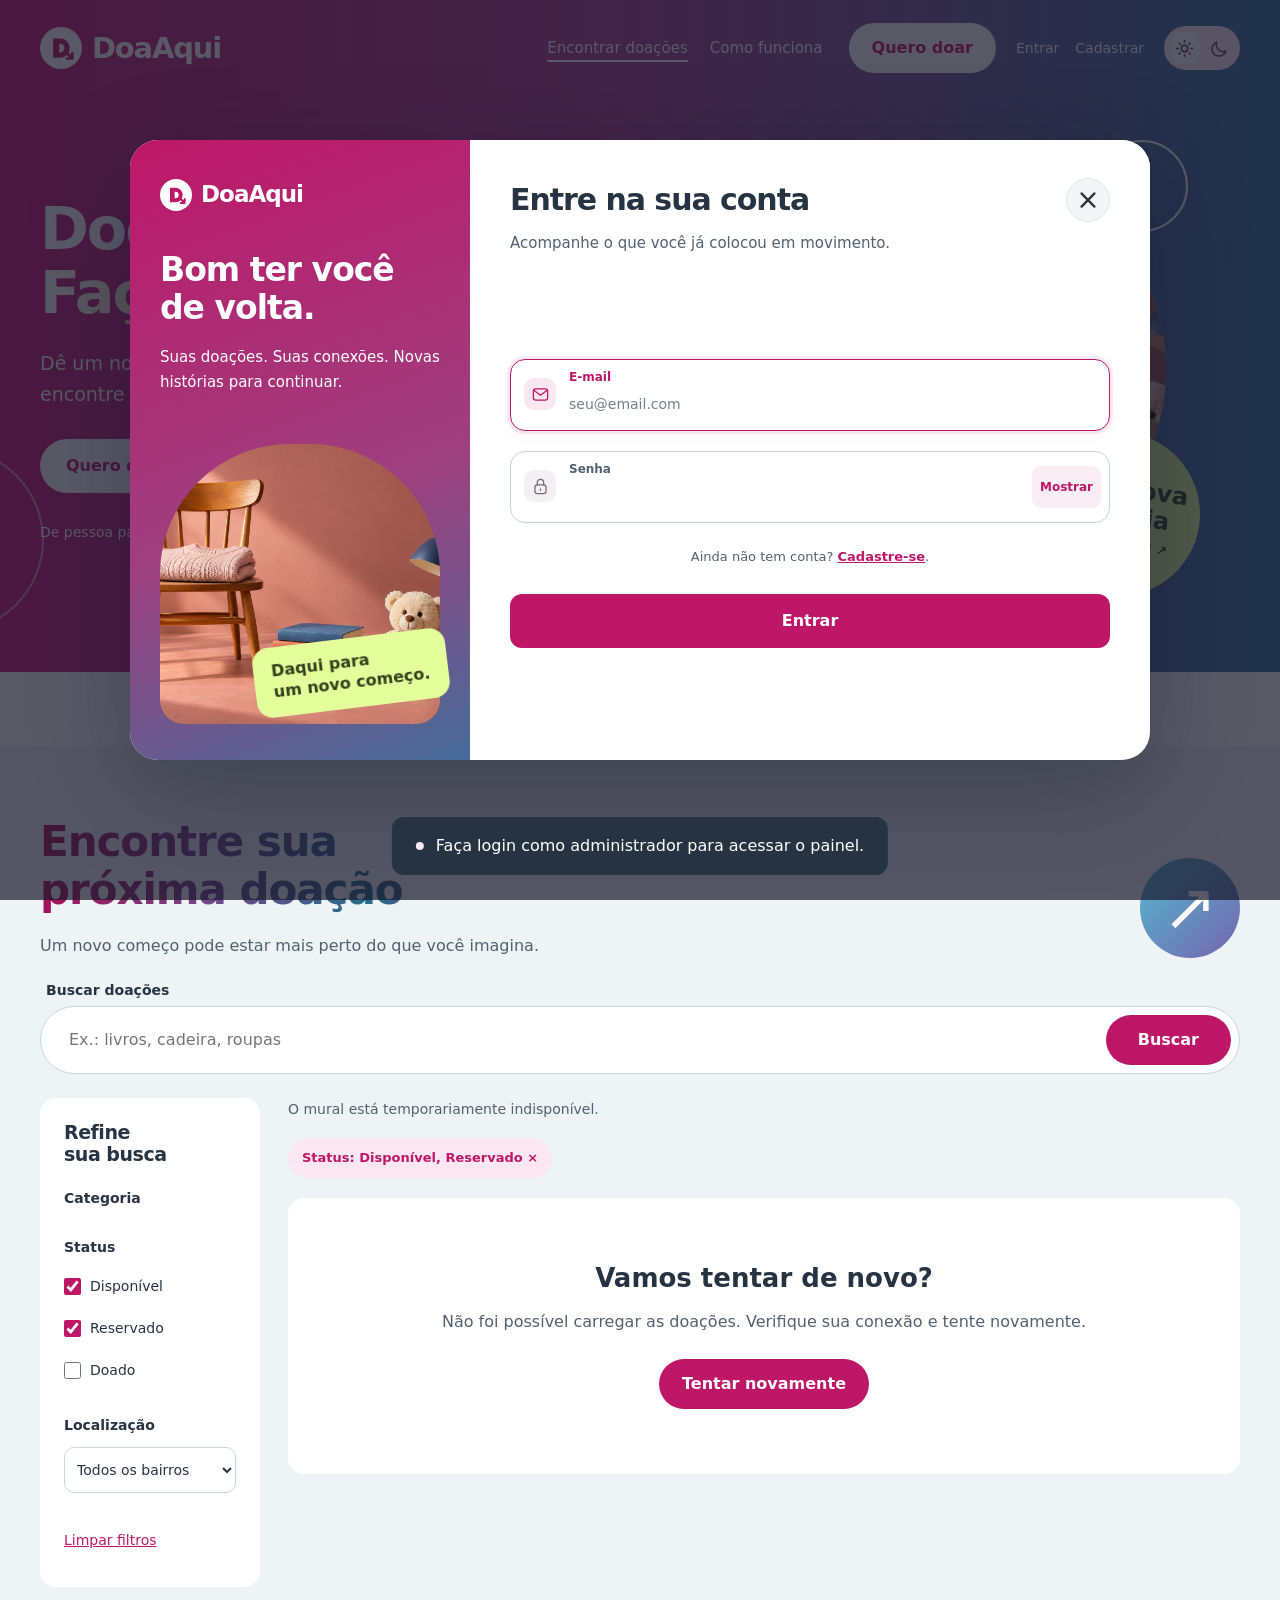
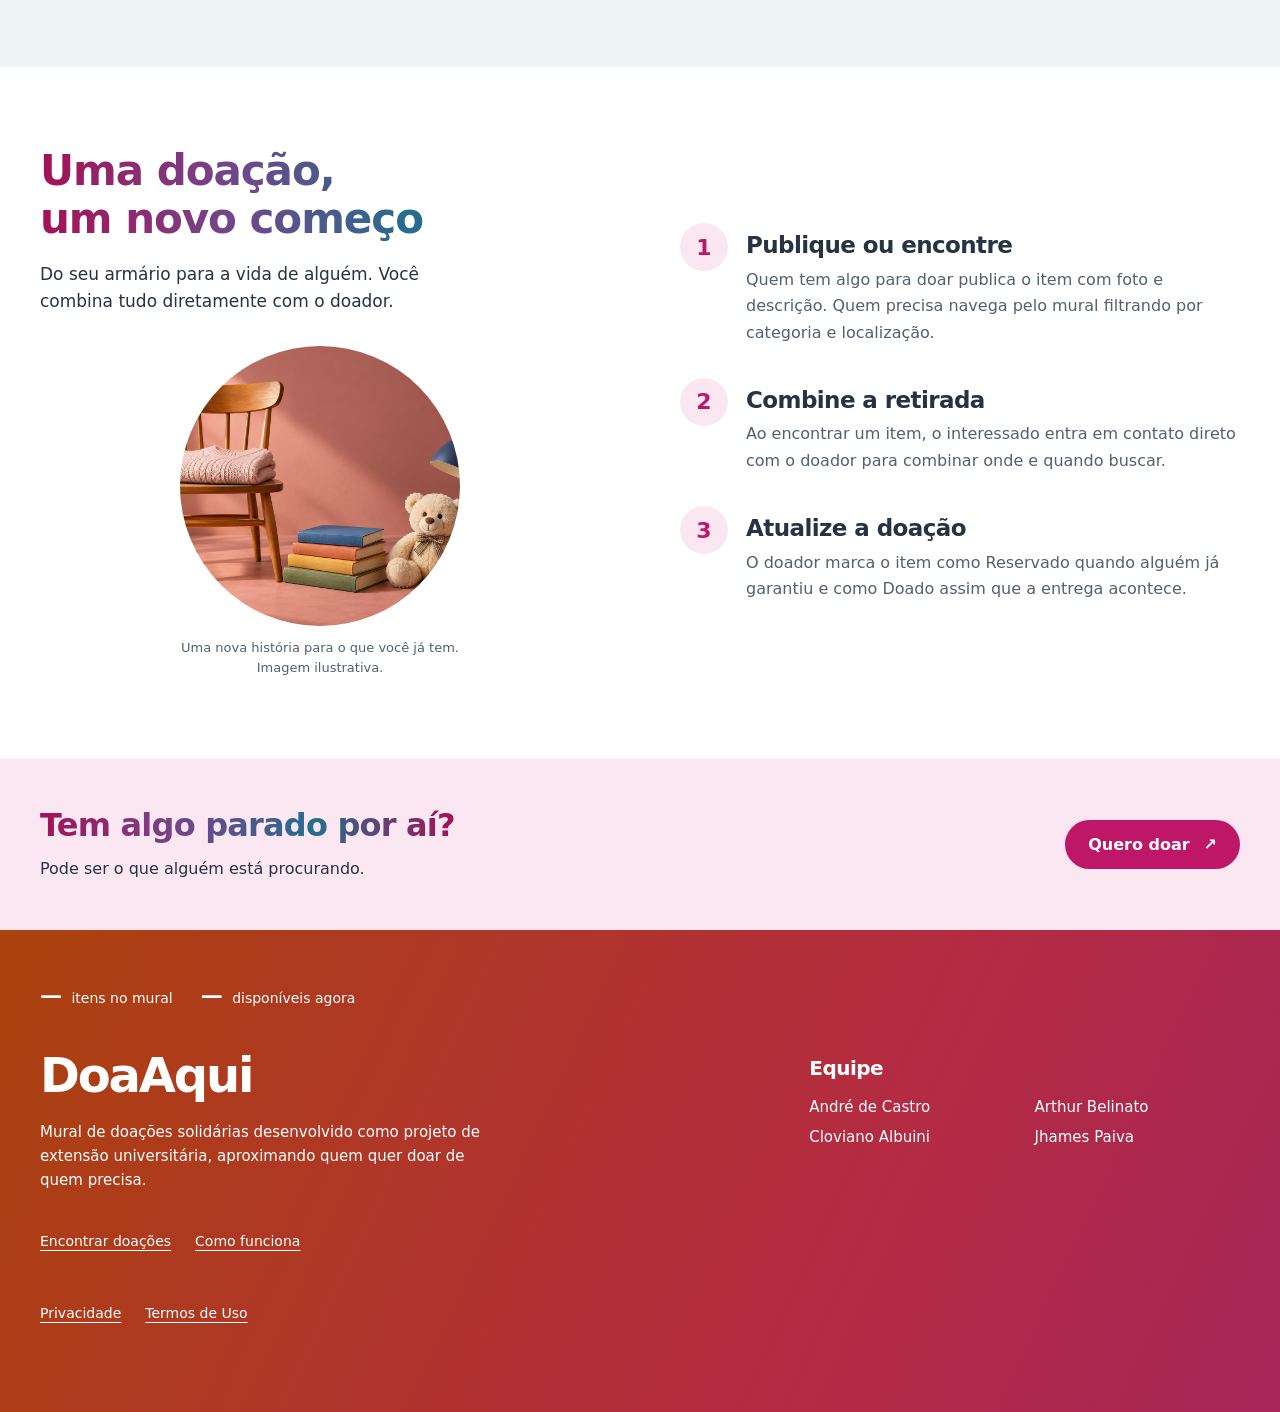
==== commit 4652d86b: "Atualizações Gerais do sistema" ====
--- a/doa-aqui/admin.html
+++ b/doa-aqui/admin.html
@@ -6,6 +6,9 @@
 <title>Painel administrativo — Doa Aqui</title>
 <meta name="theme-color" content="#BE1768">
 <meta name="description" content="Doe e encontre itens em Muriaé. Conecte-se com sua comunidade pelo DoaAqui.">
+<!-- Em produção, configure API e uploads para os endereços HTTPS reais do backend. -->
+<meta name="doaaqui-api-base" content="http://localhost:8000/api">
+<meta name="doaaqui-uploads-base" content="http://localhost:8000">
 <script src="js/theme.js"></script>
 <link rel="icon" href="assets/brand.svg" type="image/svg+xml">
 <link rel="stylesheet" href="css/identidade.css">
@@ -99,6 +102,7 @@
     </div>
   </div>
   <div class="wrap footer-nav"><a href="index.html#mural">Encontrar doações</a><a href="index.html#como-funciona">Como funciona</a></div>
+  <div class="wrap footer-nav legal-nav"><a href="privacidade.html">Privacidade</a><a href="termos.html">Termos de Uso</a></div>
   <div class="wrap foot-bottom">
     <span>Análise e Desenvolvimento de Sistemas — Extensão Universitária III</span>
     <span>Feito para conectar a comunidade de Muriaé</span>
@@ -115,25 +119,25 @@
       <form id="new-item-form">
         <div class="field">
           <label for="f-title">Nome do item</label>
-          <input type="text" id="f-title" placeholder="Ex: Guarda-roupa 3 portas" required>
+          <input type="text" id="f-title" name="titulo" placeholder="Ex: Guarda-roupa 3 portas" required>
         </div>
         <div class="field-row">
           <div class="field">
             <label for="f-category">Categoria</label>
-            <select id="f-category" required>
+            <select id="f-category" name="categoria" required>
               <option value="">Selecione</option>
             </select>
           </div>
           <div class="field">
             <label for="f-location">Bairro</label>
-            <select id="f-location" required>
+            <select id="f-location" name="bairro" required>
               <option value="">Selecione</option>
             </select>
           </div>
         </div>
         <div class="field">
           <label for="f-desc">Descrição</label>
-          <textarea id="f-desc" placeholder="Conte o estado do item e detalhes que ajudam quem for buscar" required></textarea>
+          <textarea id="f-desc" name="descricao" placeholder="Conte o estado do item e detalhes que ajudam quem for buscar" required></textarea>
         </div>
         <div class="field">
           <label for="f-foto">Foto do item — opcional</label>
@@ -141,11 +145,13 @@
             <b>Escolha uma foto do item</b>
             <span id="f-foto-hint">JPG, PNG ou WEBP, até 5MB</span>
           </label>
-          <input type="file" id="f-foto" accept="image/jpeg,image/png,image/webp" class="file-input">
-        </div>
-        <div class="field">
-          <label for="f-contact">Contato (WhatsApp) — opcional</label>
-          <input type="text" id="f-contact" placeholder="Deixe em branco para usar o telefone do seu cadastro">
+          <input type="file" id="f-foto" name="foto" accept="image/jpeg,image/png,image/webp" class="file-input">
+        </div>
+        <div class="field">
+          <label for="f-contact">WhatsApp do anúncio — opcional</label>
+          <input type="tel" id="f-contact" name="contato" autocomplete="tel" placeholder="DDD e número, se quiser usar outro">
+          <label class="check-row"><input type="checkbox" id="f-public-contact" name="contatoPublico"> Exibir publicamente o WhatsApp neste anúncio</label>
+          <p class="hint">Marcando esta opção, o número informado será público. Se o campo ficar vazio, será usado o telefone do seu cadastro.</p>
         </div>
         <p class="hint">Seu anúncio entra na fila de moderação e aparece no mural após aprovação.</p>
         <div class="modal-actions" style="margin-top:18px;">
@@ -168,27 +174,29 @@
         <input type="hidden" id="e-id">
         <div class="field">
           <label for="e-title">Nome do item</label>
-          <input type="text" id="e-title" required>
+          <input type="text" id="e-title" name="titulo" required>
         </div>
         <div class="field-row">
           <div class="field">
             <label for="e-category">Categoria</label>
-            <select id="e-category" required>
+            <select id="e-category" name="categoria" required>
             </select>
           </div>
           <div class="field">
             <label for="e-location">Bairro</label>
-            <select id="e-location" required>
+            <select id="e-location" name="bairro" required>
             </select>
           </div>
         </div>
         <div class="field">
           <label for="e-desc">Descrição</label>
-          <textarea id="e-desc" required></textarea>
-        </div>
-        <div class="field">
-          <label for="e-contact">Contato (WhatsApp)</label>
-          <input type="text" id="e-contact" required>
+          <textarea id="e-desc" name="descricao" required></textarea>
+        </div>
+        <div class="field">
+          <label for="e-contact">WhatsApp do anúncio</label>
+          <input type="tel" id="e-contact" name="contato" autocomplete="tel">
+          <label class="check-row"><input type="checkbox" id="e-public-contact" name="contatoPublico"> Autorizar a exibição pública deste número</label>
+          <p class="hint">Sem autorização, o contato deixa de ser exibido no anúncio.</p>
         </div>
         <div class="field">
           <label for="e-foto">Trocar foto — opcional</label>
@@ -196,7 +204,7 @@
             <b>Clique para escolher uma nova foto</b>
             <span id="e-foto-hint">Deixe em branco pra manter a foto atual</span>
           </label>
-          <input type="file" id="e-foto" accept="image/jpeg,image/png,image/webp" style="display:none;">
+          <input type="file" id="e-foto" name="foto" accept="image/jpeg,image/png,image/webp" style="display:none;">
         </div>
         <div class="modal-actions" style="margin-top:18px;">
           <button type="submit" class="btn btn-forest">Salvar alterações</button>
@@ -265,5 +273,6 @@
 <script src="js/form-design.js"></script>
 <script src="js/polish-ui.js"></script>
 <script src="js/interface.js"></script>
+<script src="js/reveal.js"></script>
 </body>
 </html>
--- a/doa-aqui/css/identidade.css
+++ b/doa-aqui/css/identidade.css
@@ -1020,16 +1020,6 @@
 .modal-body:has(.admin-table) {
   overflow:auto
 }
-@keyframes card-in {
-  from {
-    opacity:0;
-    transform:translateY(12px)
-  }
-  to {
-    opacity:1;
-    transform:translateY(0)
-  }
-}
 @keyframes photo-drift {
   from {
     transform:scale(1)
@@ -1043,8 +1033,20 @@
     opacity:.5
   }
 }
-.reveal-active {
-  animation:card-in .65s ease both
+.reveal-target {
+  opacity:0;
+  transform:translateY(22px);
+  transition:opacity .55s cubic-bezier(.2,.65,.3,1),transform .55s cubic-bezier(.2,.65,.3,1)
+}
+.reveal-target.reveal-active,.reveal-target:focus-within {
+  opacity:1;
+  transform:translateY(0)
+}
+@media(prefers-reduced-motion:reduce) {
+  .reveal-target {
+    opacity:1;
+    transform:none
+  }
 }
 @media(min-width:1450px) {
   .hero h1 {
--- a/doa-aqui/css/circular.css
+++ b/doa-aqui/css/circular.css
@@ -1,6 +1,5 @@
 /* Visual direction: DoaAqui / Faça circular. Based on the approved visual spec. */
-@import url('https://fonts.googleapis.com/css2?family=Nunito+Sans:wght@400;500;600;700;800;900&display=swap');
-:root{--forest:#BE1768;--forest-light:#9c1356;--forest-pale:#fbe7f1;--gold:#fff;--gold-pale:#fbe7f1;--pink:#fbe7f1;--brick:#a32839;--brick-pale:#fce9ed;--paper:#eef3f5;--paper-alt:#e3ebef;--ink:#263342;--ink-soft:#52616f;--gray:#52616f;--line:#cbd5dc;--radius:16px;--body-font:'Nunito Sans','Trebuchet MS',Arial,sans-serif;--brand:#be1768}
+:root{--forest:#BE1768;--forest-light:#9c1356;--forest-pale:#fbe7f1;--gold:#fff;--gold-pale:#fbe7f1;--pink:#fbe7f1;--brick:#a32839;--brick-pale:#fce9ed;--paper:#eef3f5;--paper-alt:#e3ebef;--ink:#263342;--ink-soft:#52616f;--gray:#52616f;--line:#cbd5dc;--radius:16px;--body-font:system-ui,-apple-system,BlinkMacSystemFont,"Segoe UI",sans-serif;--brand:#be1768}
 h1,h2,h3,h4{letter-spacing:-.025em;font-weight:800;line-height:1.15}h2{font-size:clamp(28px,3.4vw,42px)}h3{font-size:22px}.wrap{width:min(1200px,calc(100% - 80px))}body{background:var(--paper)}:focus-visible{outline:3px solid #125da0;outline-offset:4px}.btn{font-size:16px;min-height:48px;font-weight:800;gap:14px}.btn-sm{min-height:44px}.btn-gold,.btn-white{background:white;color:var(--brand)}.btn-forest{background:var(--brand)}.btn-ghost{background:var(--paper);color:var(--ink)}
 .site{background:linear-gradient(90deg,#c81974 0%,#a84191 48%,#34769e 100%)}.site>.wrap{min-height:96px;gap:26px}.logo{font-size:29px;letter-spacing:-1.2px}.mark{width:42px;height:42px}.main{gap:22px}.main a,.main a.active,.auth-links a:last-child{color:white}.main a.active{text-decoration:underline;text-underline-offset:7px;text-decoration-thickness:2px}.main a:hover,.auth-links a:hover{color:white;text-decoration:underline;text-underline-offset:7px}.header-actions{gap:20px}.auth-links{gap:16px}.auth-links a,.link-btn{min-height:44px;display:inline-flex;align-items:center;font-size:14px}.menu-toggle{background:#ffffff26;border:1px solid #ffffff60}.avatar{background:white;color:var(--brand)}
 .hero{position:relative;color:white;background:linear-gradient(90deg,#c81974 0%,#a84191 48%,#34769e 100%);padding:44px 0 72px}.hero-layout{display:grid;grid-template-columns:1fr 1fr;align-items:center;gap:70px;min-height:420px}.hero h1{font-size:clamp(42px,4.6vw,62px);font-weight:900;letter-spacing:-.035em;line-height:1.08}.hero-copy{position:relative;z-index:1}.hero .lead{color:white;font-size:19px;max-width:430px;margin-top:24px;line-height:1.6}.hero-buttons{display:flex;flex-wrap:wrap;align-items:center;gap:24px;margin-top:30px}.hero-buttons .btn{padding:14px 26px}.hero-explore{font-size:16px;font-weight:700;min-height:48px;display:inline-flex;gap:12px;align-items:center;text-underline-offset:6px}.hero-place{font-size:14px;margin-top:28px;color:white}.hero-art{position:relative;width:min(100%,460px);aspect-ratio:1;justify-self:center}.hero-photo{position:absolute;inset:22px;border-radius:50%;overflow:hidden;background:#f3bacd}.hero-photo img{width:100%;height:100%;object-fit:cover;object-position:42% center}.circle-message{position:absolute;right:-12px;bottom:4px;width:164px;height:164px;background:#e3fd9b;color:#32431b;border-radius:50%;display:flex;flex-direction:column;justify-content:center;text-align:center;font-size:24px;font-weight:900;line-height:1.1;transform:rotate(8deg)}.circle-message span{font-size:13px;margin-top:10px;font-weight:700}.orbit{position:absolute;display:block;border-radius:50%;pointer-events:none}.orbit-one{width:92px;height:92px;border:2px solid white;top:0;right:0}.orbit-two{width:58px;height:58px;background:#ffcd59;bottom:42px;left:0}.hero::before{content:'';position:absolute;width:180px;height:180px;border:2px solid #ffffff80;border-radius:50%;left:-140px;bottom:40px}.purpose-band{background:white;padding:25px 24px;text-align:center}.purpose-band p{max-width:680px;margin:auto;font-size:15px;color:var(--ink-soft)}
@@ -35,3 +34,48 @@
 #remove-overlay .btn{border-radius:12px;padding:12px 16px;font-size:14px}
 #remove-error{margin-top:18px}
 @media(max-width:480px){#remove-overlay .modal-head{padding:22px 20px 0}#remove-overlay .modal-head h3{font-size:23px}#remove-overlay .modal-body{padding:20px}#remove-overlay .modal-actions{grid-template-columns:1fr}#remove-overlay .btn{min-height:48px}}
+
+.mural-head h2.animated-gradient-title,
+.how h2.animated-gradient-title,
+.donate-close h2.animated-gradient-title {
+  color:var(--brand);
+}
+.hero h1 .animated-gradient-title--hero {
+  display:inline-block;
+  color:#fff;
+}
+@supports (background-clip:text) or (-webkit-background-clip:text) {
+  .mural-head h2.animated-gradient-title,
+  .how h2.animated-gradient-title,
+  .donate-close h2.animated-gradient-title,
+  .hero h1 .animated-gradient-title--hero {
+    background-image:linear-gradient(90deg,#a51157 0%,#74458a 16.666%,#246e8d 33.333%,#a51157 50%,#74458a 66.666%,#246e8d 83.333%,#a51157 100%);
+    background-size:200% 100%;
+    background-position:0% 50%;
+    background-clip:text;
+    -webkit-background-clip:text;
+    color:transparent;
+    -webkit-text-fill-color:transparent;
+    animation:doaaqui-gradient-flow 4s linear infinite;
+  }
+  .hero h1 .animated-gradient-title--hero {
+    background-image:linear-gradient(90deg,#fff 0%,#ffe4aa 16.666%,#d9f6ff 33.333%,#fff 50%,#ffe4aa 66.666%,#d9f6ff 83.333%,#fff 100%);
+  }
+  html[data-theme=dark] .mural-head h2.animated-gradient-title,
+  html[data-theme=dark] .how h2.animated-gradient-title,
+  html[data-theme=dark] .donate-close h2.animated-gradient-title {
+    background-image:linear-gradient(90deg,#ffacd1 0%,#ddb6ff 16.666%,#89ddeb 33.333%,#ffacd1 50%,#ddb6ff 66.666%,#89ddeb 83.333%,#ffacd1 100%);
+  }
+}
+@keyframes doaaqui-gradient-flow {
+  to { background-position:100% 50%; }
+}
+@media(prefers-reduced-motion:reduce) {
+  .mural-head h2.animated-gradient-title,
+  .how h2.animated-gradient-title,
+  .donate-close h2.animated-gradient-title,
+  .hero h1 .animated-gradient-title--hero {
+    animation:none;
+    background-position:50% 50%;
+  }
+}
--- a/doa-aqui/css/profile.css
+++ b/doa-aqui/css/profile.css
@@ -8,7 +8,7 @@
 @media(max-width:600px){.profile-page{padding:32px 0 48px}.profile-heading h1{font-size:34px}.profile-layout{grid-template-columns:1fr;gap:20px}.profile-identity{display:grid;grid-template-columns:64px 1fr;gap:8px 18px;align-items:center}.profile-avatar{width:64px;height:64px;font-size:29px;border-radius:20px;grid-row:1/3;margin:0}.profile-identity h2{font-size:24px}.profile-identity>p{margin:0}.profile-identity .profile-message{grid-column:1/-1;margin-top:14px;padding-top:18px}.profile-details{padding:24px 20px}.profile-stats{grid-template-columns:1fr}.profile-stats>div{display:flex;align-items:center;gap:16px;padding:16px 20px}.profile-stats b{min-width:38px}.profile-actions .btn{width:100%}.header-actions{flex-wrap:wrap}.header-actions .auth-user{gap:10px}.profile-link .profile-shortname{max-width:90px}}
 
 .profile-avatar,.profile-link .avatar{overflow:hidden}.profile-avatar img,.profile-link .avatar img{width:100%;height:100%;object-fit:cover;display:block}
-.profile-photo-form{margin-bottom:24px;display:grid;gap:10px;min-width:0}.profile-photo-form label{font-weight:800}.profile-photo-form input{max-width:100%;font-size:12px;color:white}.profile-photo-form input::file-selector-button{border:0;border-radius:10px;padding:10px;margin-right:8px;background:white;color:#be1768;cursor:pointer}.profile-photo-form small{opacity:.85}.profile-photo-form .btn{color:white;border-color:#ffffff80}.profile-photo-form p{font-size:14px}
+.profile-photo-form{margin-bottom:24px;display:grid;gap:10px;min-width:0}.profile-photo-editor{display:grid;justify-items:start;gap:8px;min-width:0}.profile-photo-editor[hidden],.profile-photo-edit[hidden],.profile-photo-feedback[hidden]{display:none}.profile-photo-edit,.profile-photo-picker,.profile-photo-cancel,.profile-photo-save{font:inherit;font-size:14px;font-weight:700;line-height:1.2;touch-action:manipulation;cursor:pointer}.profile-photo-edit{display:inline-flex;align-items:center;justify-content:center;min-height:40px;padding:8px 13px;border:1px solid #ffffff80;border-radius:10px;background:#ffffff12;color:white}.profile-photo-edit:hover,.profile-photo-cancel:hover{background:#ffffff24}.profile-photo-input{position:absolute;width:1px;height:1px;padding:0;margin:-1px;overflow:hidden;clip:rect(0,0,0,0);white-space:nowrap;border:0}.profile-photo-picker{display:inline-flex;align-items:center;justify-content:center;min-height:40px;max-width:100%;box-sizing:border-box;padding:8px 13px;border:1px solid #ffffff;border-radius:10px;background:white;color:#9e1457;overflow-wrap:anywhere}.profile-photo-picker:hover{background:#fff4f9}.profile-photo-input:focus-visible+.profile-photo-picker,.profile-photo-edit:focus-visible,.profile-photo-cancel:focus-visible,.profile-photo-save:focus-visible{outline:3px solid #fff;outline-offset:3px}.profile-photo-name{font-size:12px;line-height:1.45;opacity:.9;overflow-wrap:anywhere}.profile-photo-actions{display:flex;flex-wrap:wrap;gap:8px;margin-top:4px}.profile-photo-cancel,.profile-photo-save{display:inline-flex;align-items:center;justify-content:center;min-height:40px;padding:8px 13px;border:1px solid #ffffff80;border-radius:10px}.profile-photo-cancel{background:transparent;color:white}.profile-photo-save{border-color:white;background:white;color:#9e1457}.profile-photo-save:hover:not(:disabled){background:#fff4f9}.profile-photo-save:disabled{cursor:not-allowed;opacity:.58}.profile-photo-feedback{margin:0;color:white;font-size:13px;line-height:1.5;overflow-wrap:anywhere}
 .profile-danger{margin-top:36px;padding:24px;border:1px solid #e7cad7;border-radius:20px;display:flex;align-items:center;justify-content:space-between;gap:24px}.profile-danger h2{font-size:21px}.profile-danger p{margin-top:8px;color:var(--ink-soft)}
 #delete-account-dialog{border:0;border-radius:24px;padding:32px;width:min(520px,calc(100% - 32px));max-height:90dvh;overflow:auto;margin:auto;color:var(--ink);box-shadow:0 24px 100px #30152c40}#delete-account-dialog::backdrop{background:#20152699;backdrop-filter:blur(5px)}.profile-dialog-tag{color:var(--brand);font-weight:800;font-size:13px;text-transform:uppercase;letter-spacing:.08em}#delete-account-dialog h2{font-size:27px;line-height:1.2;margin:14px 0}#delete-account-dialog p{line-height:1.6;margin:14px 0}#delete-account-dialog label{display:block;font-weight:800;margin-top:24px}#delete-password{display:block;width:100%;box-sizing:border-box;padding:16px;border:1px solid #c7b7c3;background:#faf7fa;border-radius:12px;margin-top:8px;font:inherit}#delete-password:focus{outline:3px solid #be176830;border-color:var(--brand)}#delete-feedback{color:#a7194f}#delete-account-dialog button:disabled{opacity:.6;cursor:wait}
 @media(max-width:600px){.profile-photo-form{grid-column:1/-1;grid-row:3;margin-top:12px}.profile-danger{align-items:stretch;flex-direction:column}#delete-account-dialog{padding:24px}.profile-danger .btn{width:100%}}
--- a/doa-aqui/css/form-design.css
+++ b/doa-aqui/css/form-design.css
@@ -19,6 +19,9 @@
 @media(min-width:721px){.form-studio .modal-head{position:sticky;top:0}.studio-donation .studio-story{position:sticky;top:0;align-self:start;min-height:min(820px,calc(100dvh - 64px))}.studio-donation .donation-preview{margin-top:24px}}
 
 /* Field surfaces only; dialog composition and brand colors stay unchanged. */
+.form-studio .field .check-row{display:flex;align-items:flex-start;gap:10px;width:fit-content;max-width:100%;margin:12px 0 0;color:var(--ink-soft);font-size:14px;font-weight:600;line-height:1.5;cursor:pointer}
+.form-studio .field .check-row input[type=checkbox]{appearance:auto;display:block;flex:0 0 18px;width:18px;min-width:18px;height:18px;min-height:18px;margin:2px 0 0;padding:0;border:1px solid var(--line);border-radius:4px;background:transparent;color:var(--brand);accent-color:var(--brand);box-sizing:border-box}
+.form-studio .field .check-row input[type=checkbox]:focus-visible{outline:2px solid var(--brand);outline-offset:3px}
 .form-studio .control-surface{position:relative;min-width:0;background:#fff;border:1px solid #c8cfd8;border-radius:15px;box-shadow:0 2px 3px #26334205;transition:border-color .18s,box-shadow .18s,background .18s;isolation:isolate}
 .form-studio .control-surface:hover{border-color:#a88098;background:#fffcfe}
 .form-studio .control-surface:focus-within{border-color:var(--brand);box-shadow:0 0 0 3px #be176814,0 5px 16px #be17680a;background:#fff}
